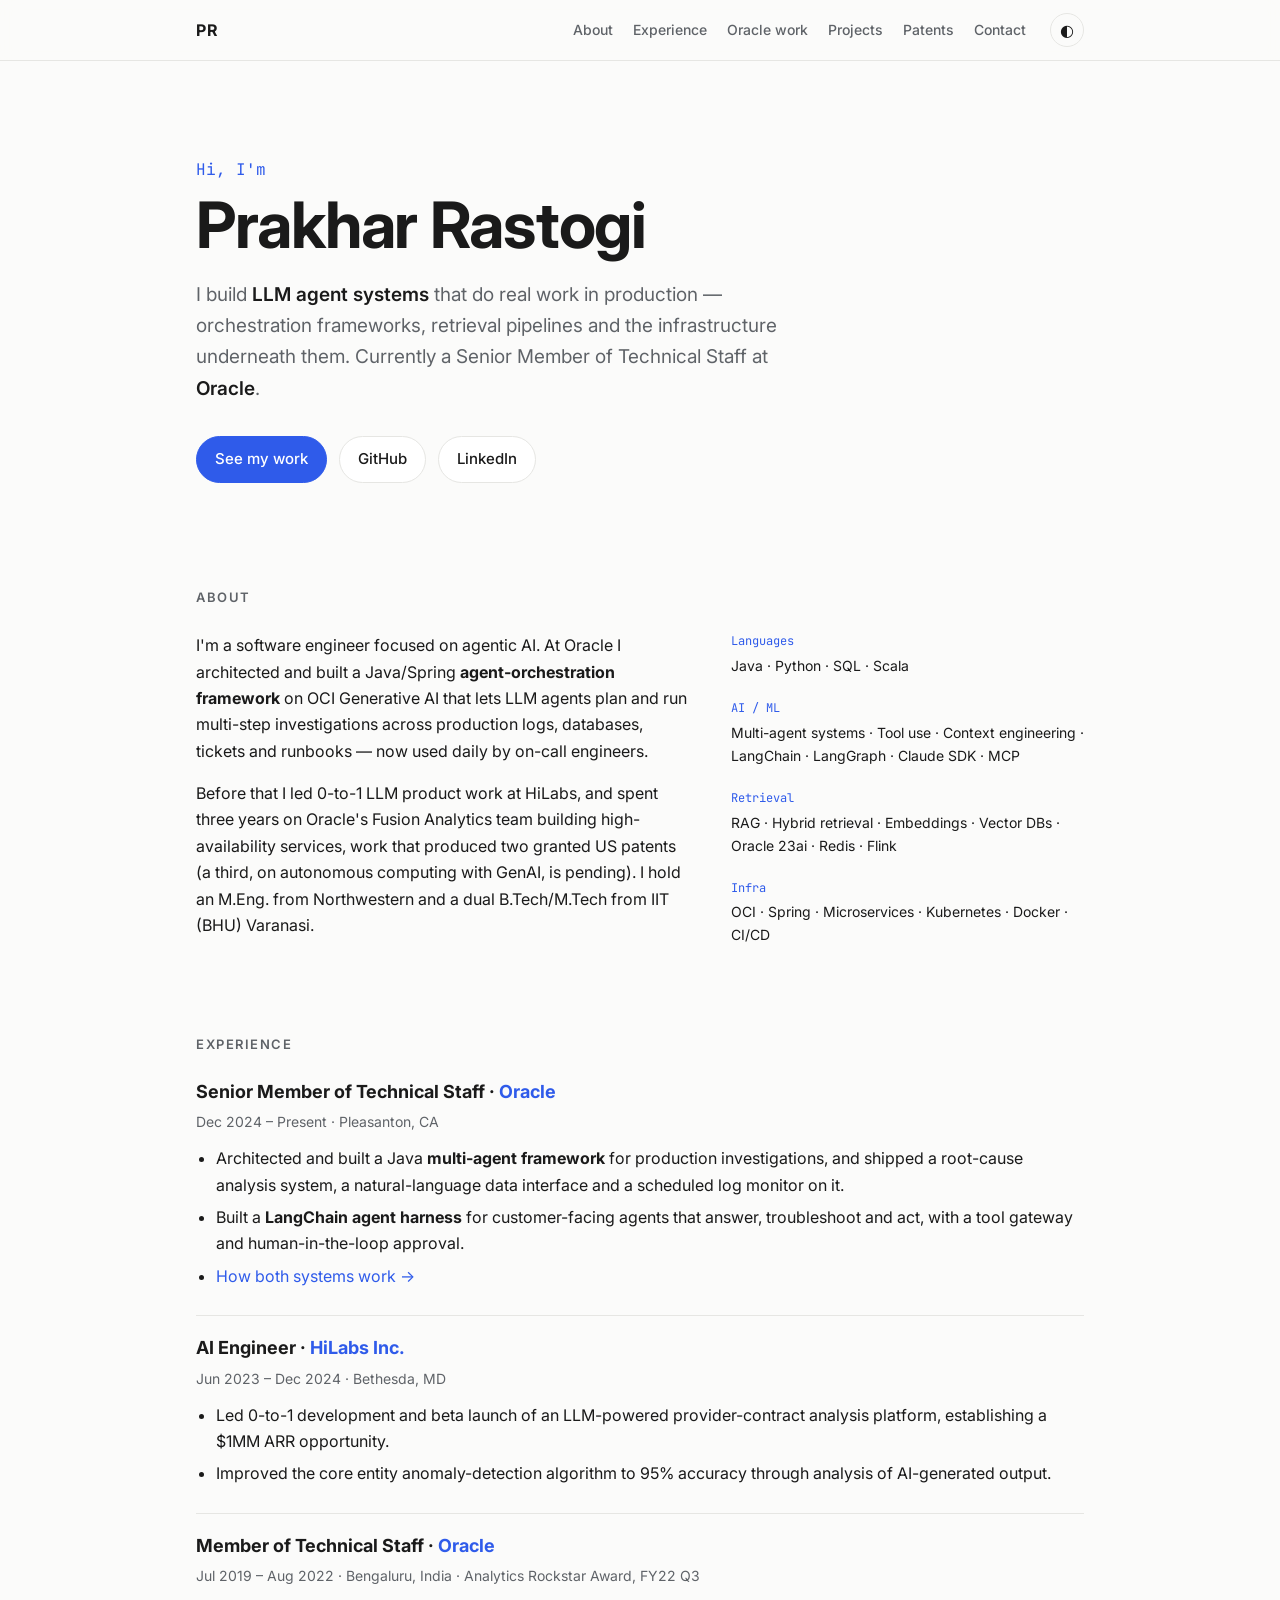
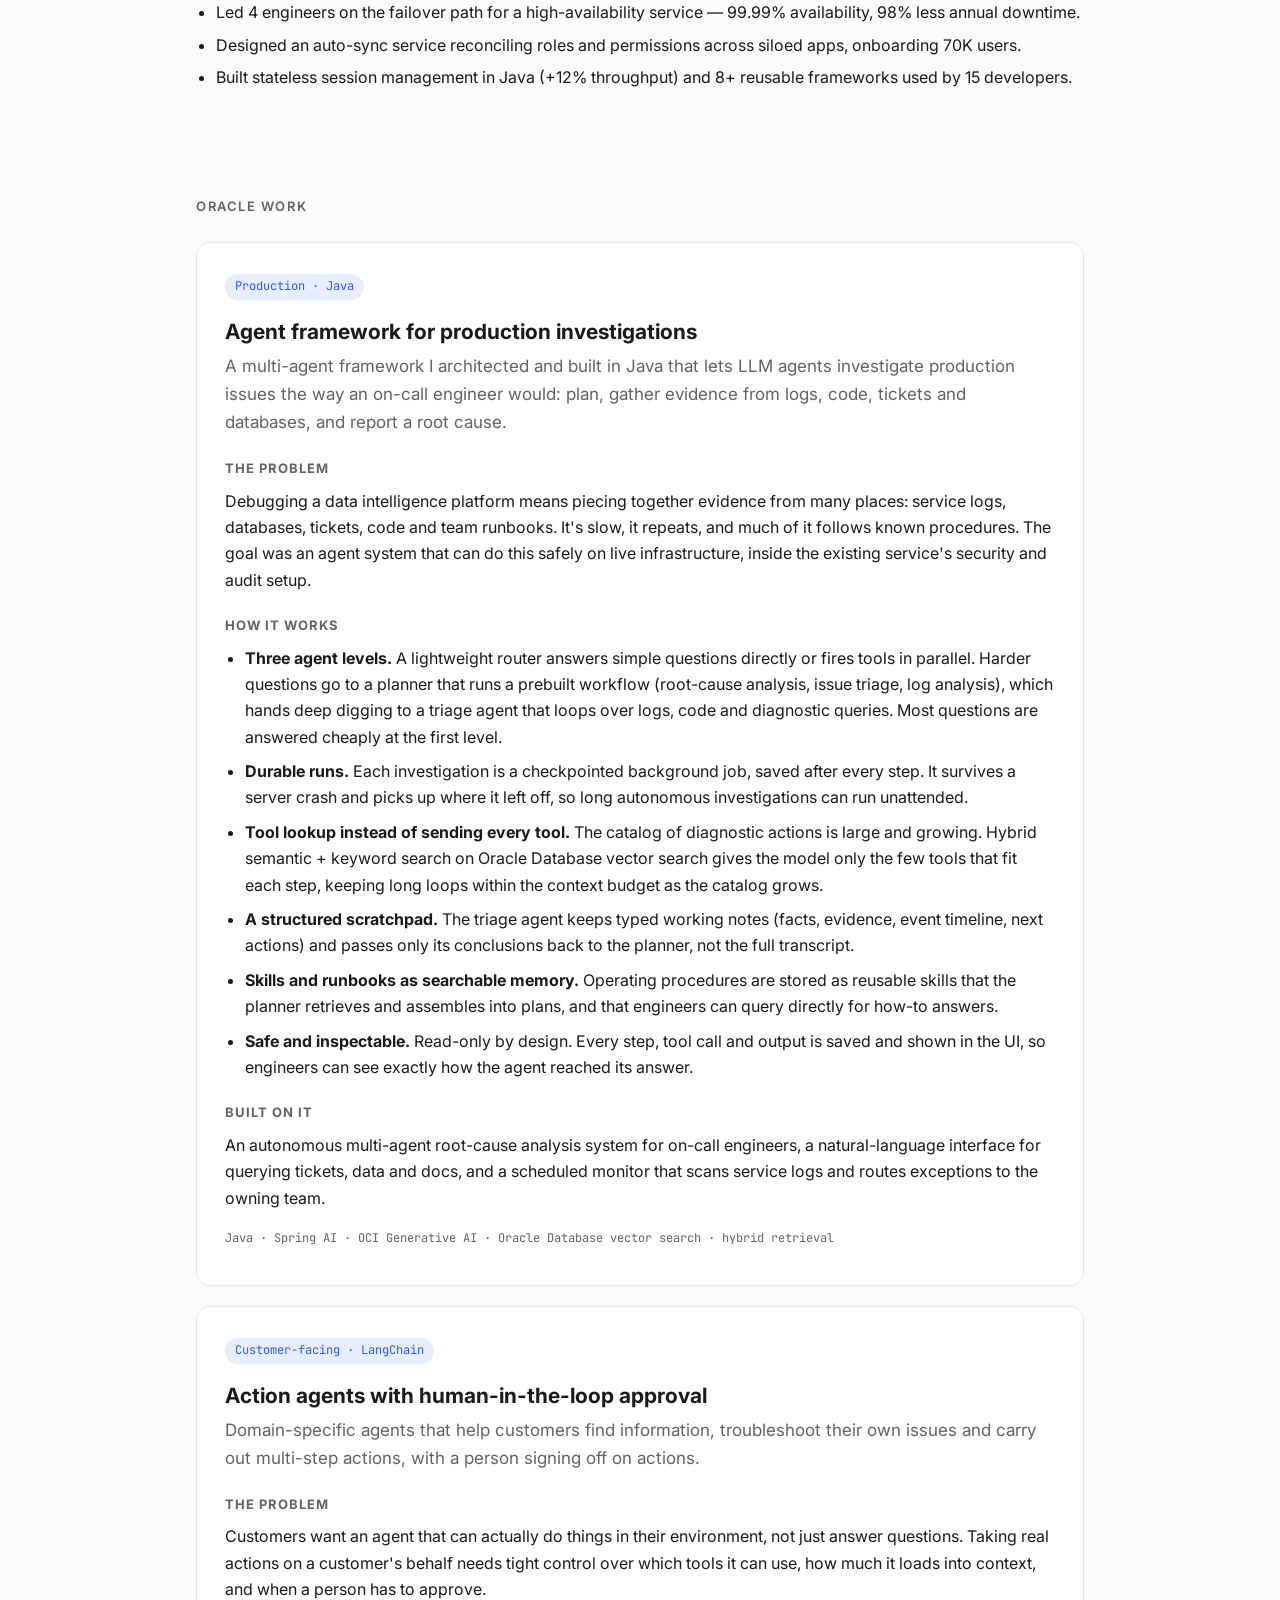
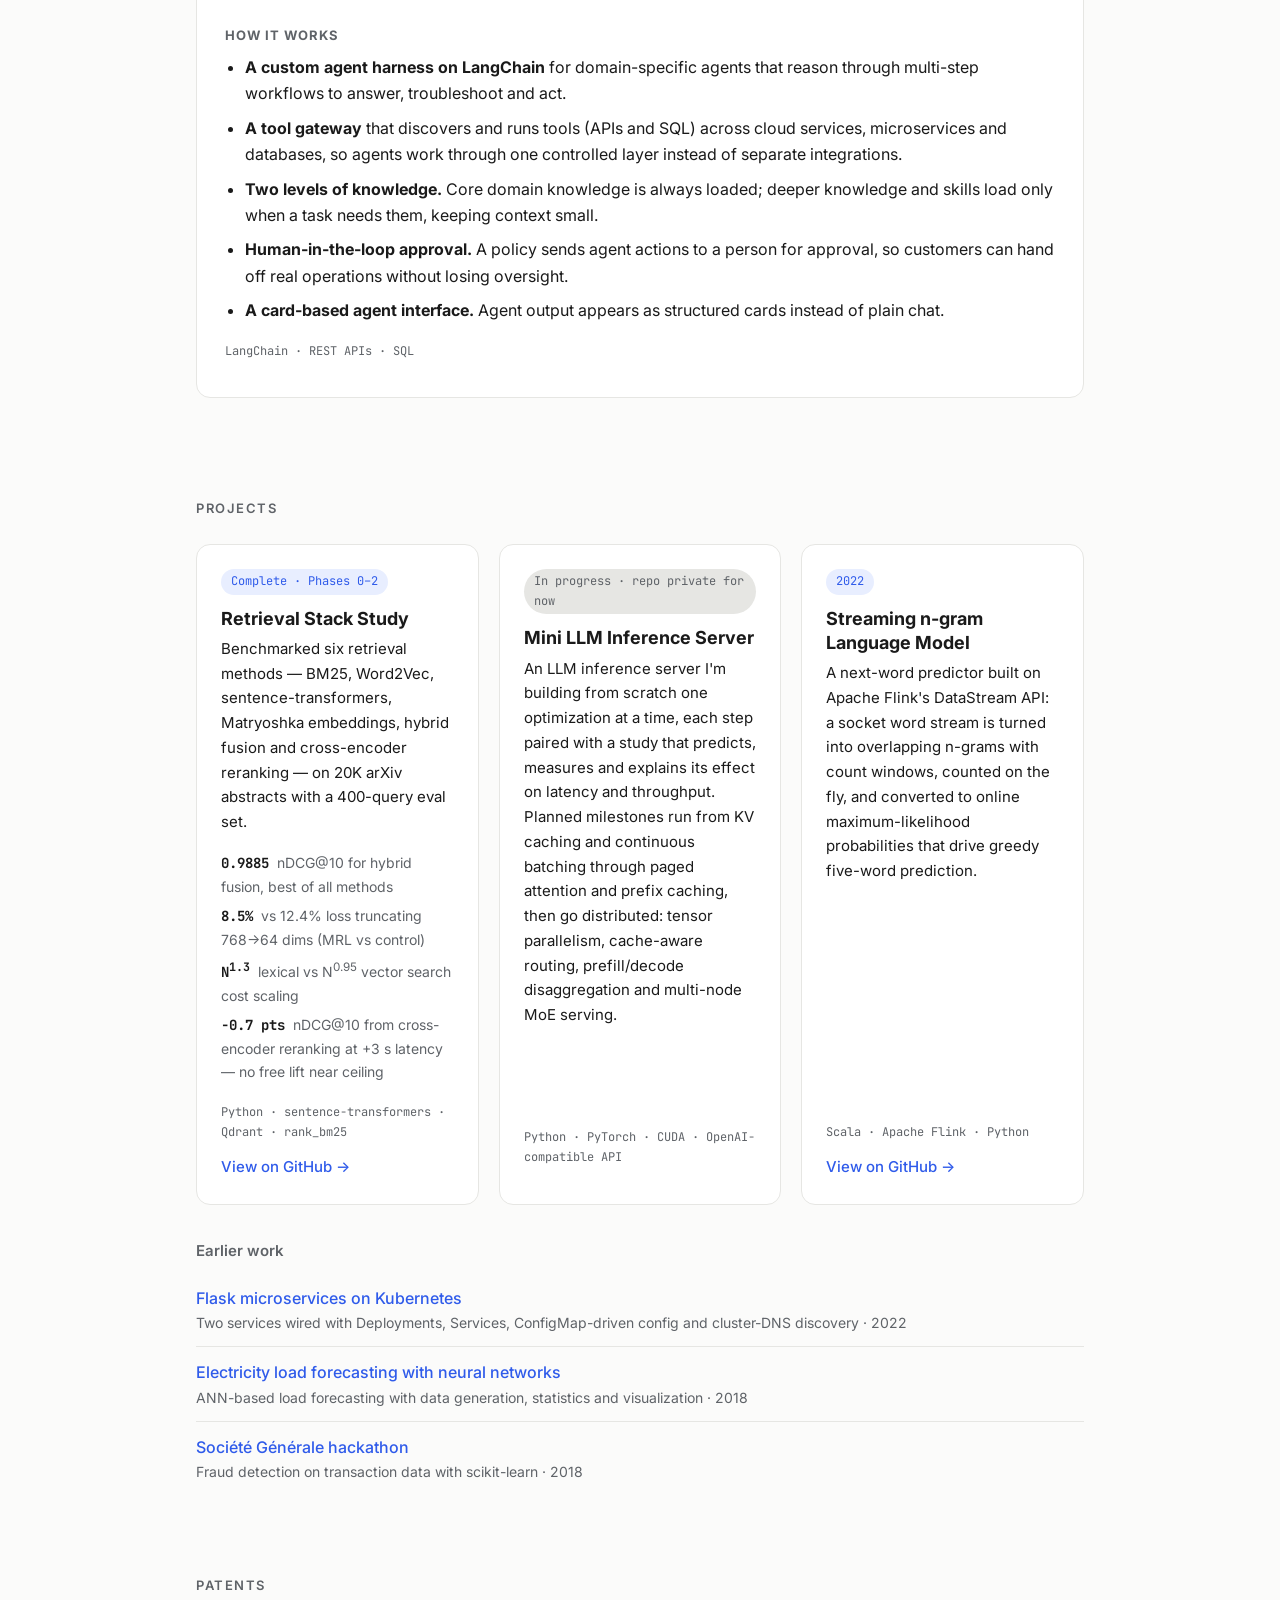
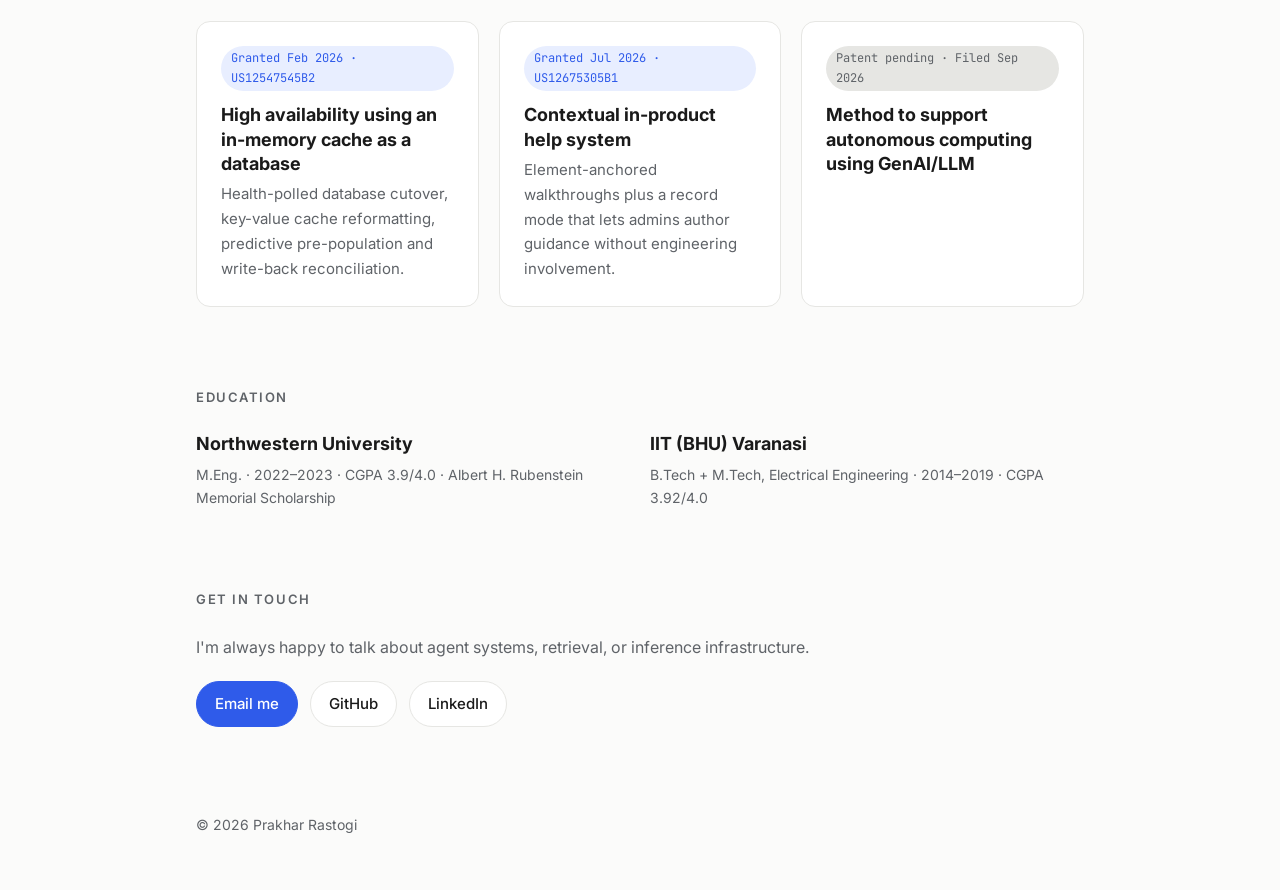
==== index.html @ 6633808b "Add Oracle work section" ====
<!doctype html>
<html lang="en">
<head>
  <meta charset="utf-8" />
  <meta name="viewport" content="width=device-width, initial-scale=1" />
  <title>Prakhar Rastogi</title>
  <meta name="description" content="Prakhar Rastogi — Senior Member of Technical Staff at Oracle, building agent-orchestration systems, retrieval pipelines and LLM infrastructure." />
  <meta property="og:title" content="Prakhar Rastogi" />
  <meta property="og:description" content="Agent orchestration, retrieval and LLM infrastructure." />
  <meta property="og:type" content="website" />
  <link rel="icon" href="assets/favicon.svg" type="image/svg+xml" />
  <link rel="preconnect" href="https://fonts.googleapis.com" />
  <link rel="preconnect" href="https://fonts.gstatic.com" crossorigin />
  <link href="https://fonts.googleapis.com/css2?family=Inter:wght@400;500;600;700&family=JetBrains+Mono:wght@400;500&display=swap" rel="stylesheet" />
  <link rel="stylesheet" href="styles.css" />
  <script>
    // Apply saved theme before paint to avoid a flash.
    try {
      const t = localStorage.getItem("theme");
      if (t) document.documentElement.dataset.theme = t;
    } catch (e) {}
  </script>
</head>
<body>
  <header class="nav">
    <div class="wrap nav-inner">
      <a href="#top" class="logo">PR</a>
      <nav>
        <a href="#about">About</a>
        <a href="#experience">Experience</a>
        <a href="#oracle-work">Oracle work</a>
        <a href="#projects">Projects</a>
        <a href="#patents">Patents</a>
        <a href="#contact">Contact</a>
      </nav>
      <button id="theme-toggle" class="icon-btn" aria-label="Toggle color theme">◐</button>
    </div>
  </header>

  <main id="top">
    <section class="hero wrap">
      <p class="eyebrow">Hi, I'm</p>
      <h1>Prakhar Rastogi</h1>
      <p class="lead">
        I build <strong>LLM agent systems</strong> that do real work in production —
        orchestration frameworks, retrieval pipelines and the infrastructure underneath them.
        Currently a Senior Member of Technical Staff at <strong>Oracle</strong>.
      </p>
      <div class="cta">
        <a class="btn primary" href="#projects">See my work</a>
        <a class="btn" href="https://github.com/prakhar-iit" target="_blank" rel="noopener">GitHub</a>
        <a class="btn" href="https://linkedin.com/in/prakhar-rastogi/" target="_blank" rel="noopener">LinkedIn</a>
      </div>
    </section>

    <section id="about" class="wrap section">
      <h2>About</h2>
      <div class="about-grid">
        <div>
          <p>
            I'm a software engineer focused on agentic AI. At Oracle I architected and built
            a Java/Spring <strong>agent-orchestration framework</strong> on OCI Generative AI that
            lets LLM agents plan and run multi-step investigations across production logs, databases,
            tickets and runbooks — now used daily by on-call engineers.
          </p>
          <p>
            Before that I led 0-to-1 LLM product work at HiLabs, and spent three years on Oracle's
            Fusion Analytics team building high-availability services, work that produced two granted
            US patents (a third, on autonomous computing with GenAI, is pending). I hold an M.Eng. from Northwestern and a dual B.Tech/M.Tech from IIT (BHU) Varanasi.
          </p>
        </div>
        <ul class="skills">
          <li><span>Languages</span>Java · Python · SQL · Scala</li>
          <li><span>AI / ML</span>Multi-agent systems · Tool use · Context engineering · LangChain · LangGraph · Claude SDK · MCP</li>
          <li><span>Retrieval</span>RAG · Hybrid retrieval · Embeddings · Vector DBs · Oracle 23ai · Redis · Flink</li>
          <li><span>Infra</span>OCI · Spring · Microservices · Kubernetes · Docker · CI/CD</li>
        </ul>
      </div>
    </section>

    <section id="experience" class="wrap section">
      <h2>Experience</h2>

      <article class="job">
        <div class="job-head">
          <h3>Senior Member of Technical Staff · <span>Oracle</span></h3>
          <p class="meta">Dec 2024 – Present · Pleasanton, CA</p>
        </div>
        <ul>
          <li>Architected and built a Java <strong>multi-agent framework</strong> for production investigations, and shipped a root-cause analysis system, a natural-language data interface and a scheduled log monitor on it.</li>
          <li>Built a <strong>LangChain agent harness</strong> for customer-facing agents that answer, troubleshoot and act, with a tool gateway and human-in-the-loop approval.</li>
          <li><a href="#oracle-work">How both systems work →</a></li>
        </ul>
      </article>

      <article class="job">
        <div class="job-head">
          <h3>AI Engineer · <span>HiLabs Inc.</span></h3>
          <p class="meta">Jun 2023 – Dec 2024 · Bethesda, MD</p>
        </div>
        <ul>
          <li>Led 0-to-1 development and beta launch of an LLM-powered provider-contract analysis platform, establishing a $1MM ARR opportunity.</li>
          <li>Improved the core entity anomaly-detection algorithm to 95% accuracy through analysis of AI-generated output.</li>
        </ul>
      </article>

      <article class="job">
        <div class="job-head">
          <h3>Member of Technical Staff · <span>Oracle</span></h3>
          <p class="meta">Jul 2019 – Aug 2022 · Bengaluru, India · Analytics Rockstar Award, FY22 Q3</p>
        </div>
        <ul>
          <li>Led 4 engineers on the failover path for a high-availability service — 99.99% availability, 98% less annual downtime.</li>
          <li>Designed an auto-sync service reconciling roles and permissions across siloed apps, onboarding 70K users.</li>
          <li>Built stateless session management in Java (+12% throughput) and 8+ reusable frameworks used by 15 developers.</li>
        </ul>
      </article>
    </section>

    <section id="oracle-work" class="wrap section">
      <h2>Oracle work</h2>

      <article class="case">
        <p class="tag">Production · Java</p>
        <h3>Agent framework for production investigations</h3>
        <p class="case-lead">
          A multi-agent framework I architected and built in Java that lets LLM agents investigate
          production issues the way an on-call engineer would: plan, gather evidence from logs, code,
          tickets and databases, and report a root cause.
        </p>
        <h4>The problem</h4>
        <p>
          Debugging a data intelligence platform means piecing together evidence from many places:
          service logs, databases, tickets, code and team runbooks. It's slow, it repeats, and much of
          it follows known procedures. The goal was an agent system that can do this safely on live
          infrastructure, inside the existing service's security and audit setup.
        </p>
        <h4>How it works</h4>
        <ul>
          <li><strong>Three agent levels.</strong> A lightweight router answers simple questions directly or fires tools in parallel. Harder questions go to a planner that runs a prebuilt workflow (root-cause analysis, issue triage, log analysis), which hands deep digging to a triage agent that loops over logs, code and diagnostic queries. Most questions are answered cheaply at the first level.</li>
          <li><strong>Durable runs.</strong> Each investigation is a checkpointed background job, saved after every step. It survives a server crash and picks up where it left off, so long autonomous investigations can run unattended.</li>
          <li><strong>Tool lookup instead of sending every tool.</strong> The catalog of diagnostic actions is large and growing. Hybrid semantic + keyword search on Oracle Database vector search gives the model only the few tools that fit each step, keeping long loops within the context budget as the catalog grows.</li>
          <li><strong>A structured scratchpad.</strong> The triage agent keeps typed working notes (facts, evidence, event timeline, next actions) and passes only its conclusions back to the planner, not the full transcript.</li>
          <li><strong>Skills and runbooks as searchable memory.</strong> Operating procedures are stored as reusable skills that the planner retrieves and assembles into plans, and that engineers can query directly for how-to answers.</li>
          <li><strong>Safe and inspectable.</strong> Read-only by design. Every step, tool call and output is saved and shown in the UI, so engineers can see exactly how the agent reached its answer.</li>
        </ul>
        <h4>Built on it</h4>
        <p>An autonomous multi-agent root-cause analysis system for on-call engineers, a natural-language interface for querying tickets, data and docs, and a scheduled monitor that scans service logs and routes exceptions to the owning team.</p>
        <p class="stack">Java · Spring AI · OCI Generative AI · Oracle Database vector search · hybrid retrieval</p>
      </article>

      <article class="case">
        <p class="tag">Customer-facing · LangChain</p>
        <h3>Action agents with human-in-the-loop approval</h3>
        <p class="case-lead">
          Domain-specific agents that help customers find information, troubleshoot their own issues
          and carry out multi-step actions, with a person signing off on actions.
        </p>
        <h4>The problem</h4>
        <p>
          Customers want an agent that can actually do things in their environment, not just answer
          questions. Taking real actions on a customer's behalf needs tight control over which tools it
          can use, how much it loads into context, and when a person has to approve.
        </p>
        <h4>How it works</h4>
        <ul>
          <li><strong>A custom agent harness on LangChain</strong> for domain-specific agents that reason through multi-step workflows to answer, troubleshoot and act.</li>
          <li><strong>A tool gateway</strong> that discovers and runs tools (APIs and SQL) across cloud services, microservices and databases, so agents work through one controlled layer instead of separate integrations.</li>
          <li><strong>Two levels of knowledge.</strong> Core domain knowledge is always loaded; deeper knowledge and skills load only when a task needs them, keeping context small.</li>
          <li><strong>Human-in-the-loop approval.</strong> A policy sends agent actions to a person for approval, so customers can hand off real operations without losing oversight.</li>
          <li><strong>A card-based agent interface.</strong> Agent output appears as structured cards instead of plain chat.</li>
        </ul>
        <p class="stack">LangChain · REST APIs · SQL</p>
      </article>
    </section>

    <section id="projects" class="wrap section">
      <h2>Projects</h2>
      <div class="cards">
        <article class="card">
          <p class="tag">Complete · Phases 0–2</p>
          <h3>Retrieval Stack Study</h3>
          <p>
            Benchmarked six retrieval methods — BM25, Word2Vec, sentence-transformers, Matryoshka
            embeddings, hybrid fusion and cross-encoder reranking — on 20K arXiv abstracts with a
            400-query eval set.
          </p>
          <ul class="stats">
            <li><b>0.9885</b> nDCG@10 for hybrid fusion, best of all methods</li>
            <li><b>8.5%</b> vs 12.4% loss truncating 768→64 dims (MRL vs control)</li>
            <li><b>N<sup>1.3</sup></b> lexical vs N<sup>0.95</sup> vector search cost scaling</li>
            <li><b>−0.7 pts</b> nDCG@10 from cross-encoder reranking at +3 s latency — no free lift near ceiling</li>
          </ul>
          <p class="stack">Python · sentence-transformers · Qdrant · rank_bm25</p>
          <a class="link" href="https://github.com/prakhar-iit/rag-retrieval-benchmark" target="_blank" rel="noopener">View on GitHub →</a>
        </article>

        <article class="card">
          <p class="tag muted">In progress · repo private for now</p>
          <h3>Mini LLM Inference Server</h3>
          <p>
            An LLM inference server I'm building from scratch one optimization at a time, each step
            paired with a study that predicts, measures and explains its effect on latency and
            throughput. Planned milestones run from KV caching and continuous batching through paged
            attention and prefix caching, then go distributed: tensor parallelism, cache-aware routing, prefill/decode disaggregation
            and multi-node MoE serving.
          </p>
          <p class="stack">Python · PyTorch · CUDA · OpenAI-compatible API</p>
        </article>

        <article class="card">
          <p class="tag">2022</p>
          <h3>Streaming n-gram Language Model</h3>
          <p>
            A next-word predictor built on Apache Flink's DataStream API: a socket word stream is
            turned into overlapping n-grams with count windows, counted on the fly, and converted to
            online maximum-likelihood probabilities that drive greedy five-word prediction.
          </p>
          <p class="stack">Scala · Apache Flink · Python</p>
          <a class="link" href="https://github.com/prakhar-iit/refit-scala" target="_blank" rel="noopener">View on GitHub →</a>
        </article>
      </div>

      <h3 class="subhead">Earlier work</h3>
      <ul class="more">
        <li>
          <a href="https://github.com/prakhar-iit/refit-kubernetes" target="_blank" rel="noopener">Flask microservices on Kubernetes</a>
          <span>Two services wired with Deployments, Services, ConfigMap-driven config and cluster-DNS discovery · 2022</span>
        </li>
        <li>
          <a href="https://github.com/prakhar-iit/LoadForecastingANN" target="_blank" rel="noopener">Electricity load forecasting with neural networks</a>
          <span>ANN-based load forecasting with data generation, statistics and visualization · 2018</span>
        </li>
        <li>
          <a href="https://github.com/prakhar-iit/SocGen" target="_blank" rel="noopener">Société Générale hackathon</a>
          <span>Fraud detection on transaction data with scikit-learn · 2018</span>
        </li>
      </ul>
    </section>

    <section id="patents" class="wrap section">
      <h2>Patents</h2>
      <div class="cards">
        <a class="card patent" href="https://patents.google.com/patent/US12547545B2" target="_blank" rel="noopener">
          <p class="tag">Granted Feb 2026 · US12547545B2</p>
          <h3>High availability using an in-memory cache as a database</h3>
          <p>Health-polled database cutover, key-value cache reformatting, predictive pre-population and write-back reconciliation.</p>
        </a>
        <a class="card patent" href="https://patents.justia.com/patent/12675305" target="_blank" rel="noopener">
          <p class="tag">Granted Jul 2026 · US12675305B1</p>
          <h3>Contextual in-product help system</h3>
          <p>Element-anchored walkthroughs plus a record mode that lets admins author guidance without engineering involvement.</p>
        </a>
        <div class="card patent">
          <p class="tag muted">Patent pending · Filed Sep 2026</p>
          <h3>Method to support autonomous computing using GenAI/LLM</h3>
        </div>
      </div>
    </section>

    <section id="education" class="wrap section">
      <h2>Education</h2>
      <div class="edu">
        <div><h3>Northwestern University</h3><p class="meta">M.Eng. · 2022–2023 · CGPA 3.9/4.0 · Albert H. Rubenstein Memorial Scholarship</p></div>
        <div><h3>IIT (BHU) Varanasi</h3><p class="meta">B.Tech + M.Tech, Electrical Engineering · 2014–2019 · CGPA 3.92/4.0</p></div>
      </div>
    </section>

    <section id="contact" class="wrap section contact">
      <h2>Get in touch</h2>
      <p>I'm always happy to talk about agent systems, retrieval, or inference infrastructure.</p>
      <div class="cta">
        <a class="btn primary" href="mailto:prakhar.r.rastogi@gmail.com">Email me</a>
        <a class="btn" href="https://github.com/prakhar-iit" target="_blank" rel="noopener">GitHub</a>
        <a class="btn" href="https://linkedin.com/in/prakhar-rastogi/" target="_blank" rel="noopener">LinkedIn</a>
      </div>
    </section>
  </main>

  <footer class="wrap footer">
    <p>© <span id="year"></span> Prakhar Rastogi</p>
  </footer>

  <script src="script.js"></script>
</body>
</html>
---- styles.css ----
:root {
  --bg: #fbfbfa;
  --surface: #ffffff;
  --text: #1a1a1a;
  --muted: #5f6368;
  --border: #e6e6e3;
  --accent: #2f5bea;
  --accent-soft: #e8eeff;
  --radius: 14px;
  --max: 920px;
}

@media (prefers-color-scheme: dark) {
  :root:not([data-theme="light"]) {
    --bg: #0f1115;
    --surface: #171a21;
    --text: #e8e9ec;
    --muted: #9aa0aa;
    --border: #262a33;
    --accent: #7c9bff;
    --accent-soft: #1d2540;
  }
}
:root[data-theme="dark"] {
  --bg: #0f1115;
  --surface: #171a21;
  --text: #e8e9ec;
  --muted: #9aa0aa;
  --border: #262a33;
  --accent: #7c9bff;
  --accent-soft: #1d2540;
}

* { box-sizing: border-box; }
html { scroll-behavior: smooth; scroll-padding-top: 72px; }
body {
  margin: 0;
  background: var(--bg);
  color: var(--text);
  font: 16px/1.65 "Inter", system-ui, -apple-system, sans-serif;
  -webkit-font-smoothing: antialiased;
}
a { color: var(--accent); text-decoration: none; }
a:hover { text-decoration: underline; }

.wrap { max-width: var(--max); margin: 0 auto; padding: 0 16px; }

/* Nav */
.nav {
  position: sticky; top: 0; z-index: 10;
  background: color-mix(in srgb, var(--bg) 85%, transparent);
  backdrop-filter: blur(10px);
  border-bottom: 1px solid var(--border);
}
.nav-inner { display: flex; align-items: center; gap: 24px; height: 60px; }
.logo { font-weight: 700; color: var(--text); letter-spacing: 0.04em; }
.nav nav { display: flex; gap: 20px; margin-left: auto; }
.nav nav a { color: var(--muted); font-size: 14px; font-weight: 500; }
.nav nav a:hover { color: var(--text); text-decoration: none; }
.icon-btn {
  background: none; border: 1px solid var(--border); color: var(--text);
  width: 34px; height: 34px; border-radius: 50%; cursor: pointer; font-size: 16px;
}

/* Hero */
.hero { padding-top: 96px; padding-bottom: 48px; }
.eyebrow { font-family: "JetBrains Mono", monospace; color: var(--accent); margin: 0 0 8px; }
h1 { font-size: clamp(40px, 7vw, 64px); line-height: 1.05; margin: 0 0 20px; letter-spacing: -0.02em; }
.lead { font-size: 19px; color: var(--muted); max-width: 640px; margin: 0 0 32px; }
.lead strong { color: var(--text); font-weight: 600; }

.cta { display: flex; gap: 12px; flex-wrap: wrap; }
.btn {
  display: inline-block; padding: 10px 18px; border-radius: 999px;
  border: 1px solid var(--border); color: var(--text); font-weight: 500; font-size: 15px;
  background: var(--surface);
}
.btn:hover { text-decoration: none; border-color: var(--accent); }
.btn.primary { background: var(--accent); border-color: var(--accent); color: #fff; }

/* Sections */
.section { padding-top: 56px; padding-bottom: 24px; }
h2 {
  font-size: 13px; text-transform: uppercase; letter-spacing: 0.12em;
  color: var(--muted); font-weight: 600; margin: 0 0 24px;
}
h3 { font-size: 18px; margin: 0 0 6px; line-height: 1.35; }
.meta { color: var(--muted); font-size: 14px; margin: 0; }

.about-grid { display: grid; grid-template-columns: 1.4fr 1fr; gap: 40px; }
.about-grid p { margin-top: 0; }
.skills { list-style: none; padding: 0; margin: 0; display: grid; gap: 14px; font-size: 14px; }
.skills span {
  display: block; font-family: "JetBrains Mono", monospace; font-size: 12px;
  color: var(--accent); margin-bottom: 2px;
}

.job { padding: 20px 0; border-top: 1px solid var(--border); }
.job:first-of-type { border-top: 0; padding-top: 0; }
.job h3 span { color: var(--accent); }
.job ul { margin: 12px 0 0; padding-left: 20px; }
.job li { margin-bottom: 6px; }

.cards { display: grid; grid-template-columns: repeat(auto-fit, minmax(280px, 1fr)); gap: 20px; }
.card {
  display: flex; flex-direction: column;
  background: var(--surface); border: 1px solid var(--border);
  border-radius: var(--radius); padding: 24px; color: var(--text);
  transition: border-color 0.15s, transform 0.15s;
}
.card:hover { border-color: var(--accent); transform: translateY(-2px); text-decoration: none; }
.card p { margin: 0 0 12px; font-size: 15px; }
.tag {
  align-self: flex-start; font-family: "JetBrains Mono", monospace; font-size: 12px !important;
  background: var(--accent-soft); color: var(--accent); padding: 3px 10px; border-radius: 999px;
}
.tag.muted { background: var(--border); color: var(--muted); }
.stats { list-style: none; padding: 0; margin: 4px 0 14px; font-size: 14px; color: var(--muted); }
.stats li { margin-bottom: 6px; }
.stats b { color: var(--text); font-family: "JetBrains Mono", monospace; margin-right: 4px; }
.stack { font-family: "JetBrains Mono", monospace; font-size: 12px !important; color: var(--muted); margin-top: auto !important; }
.link { font-weight: 500; font-size: 15px; }
.case {
  background: var(--surface); border: 1px solid var(--border);
  border-radius: var(--radius); padding: 28px; margin-bottom: 20px;
}
.case .tag { display: inline-block; }
.case h3 { font-size: 21px; margin-top: 10px; }
.case h4 {
  font-size: 13px; text-transform: uppercase; letter-spacing: 0.08em;
  color: var(--muted); margin: 22px 0 8px;
}
.case p { margin: 0 0 8px; }
.case-lead { font-size: 17px; color: var(--muted); }
.case ul { margin: 0; padding-left: 20px; }
.case li { margin-bottom: 8px; }
.case .stack { margin-top: 18px !important; }

.subhead { font-size: 15px; color: var(--muted); font-weight: 600; margin: 36px 0 12px; }
.more { list-style: none; padding: 0; margin: 0; }
.more li { padding: 12px 0; border-top: 1px solid var(--border); }
.more li:first-child { border-top: 0; }
.more a { font-weight: 500; }
.more span { display: block; color: var(--muted); font-size: 14px; }
.patent p:last-child { color: var(--muted); margin-bottom: 0; }

.edu { display: grid; grid-template-columns: 1fr 1fr; gap: 20px; }

.contact p { color: var(--muted); margin: 0 0 20px; }

.footer { padding-top: 48px; padding-bottom: 40px; color: var(--muted); font-size: 14px; }

@media (max-width: 720px) {
  .nav nav { display: none; }
  .icon-btn { margin-left: auto; }
  .hero { padding-top: 56px; }
  .about-grid, .edu { grid-template-columns: 1fr; gap: 24px; }
}
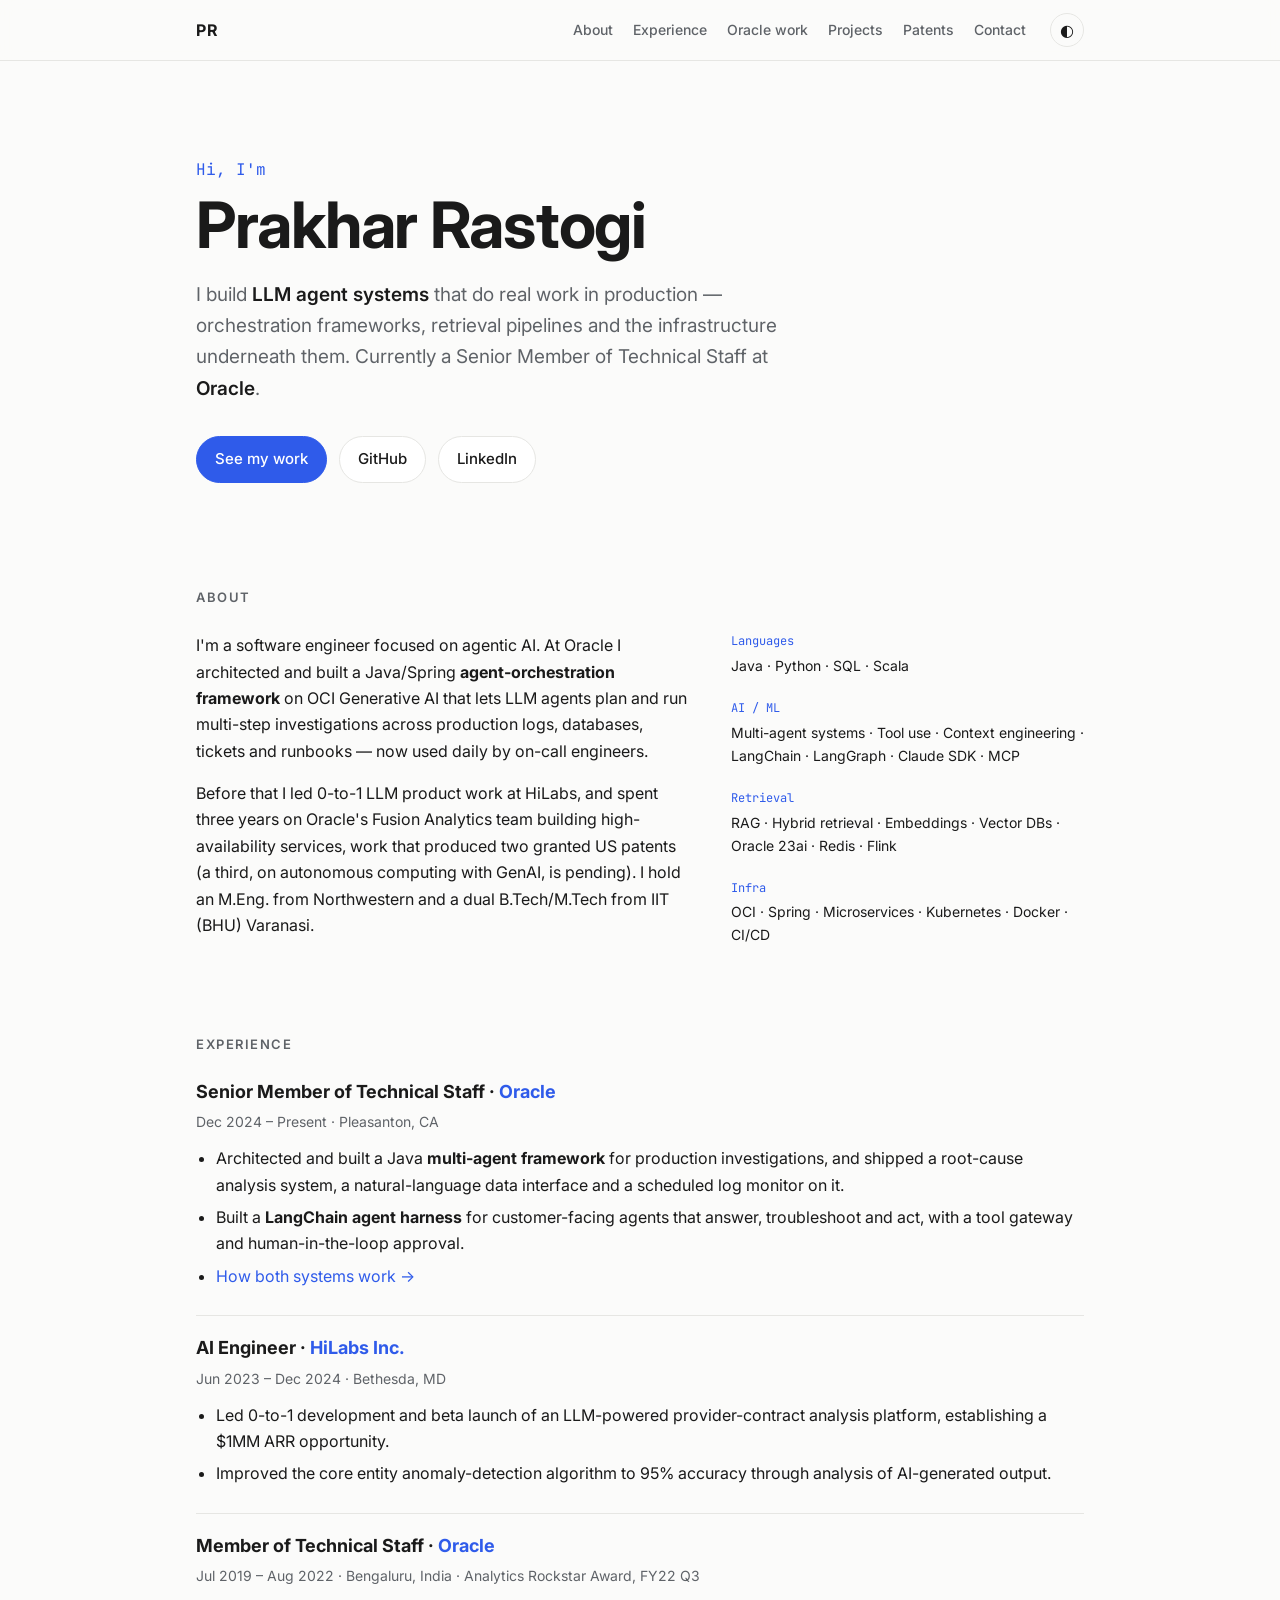
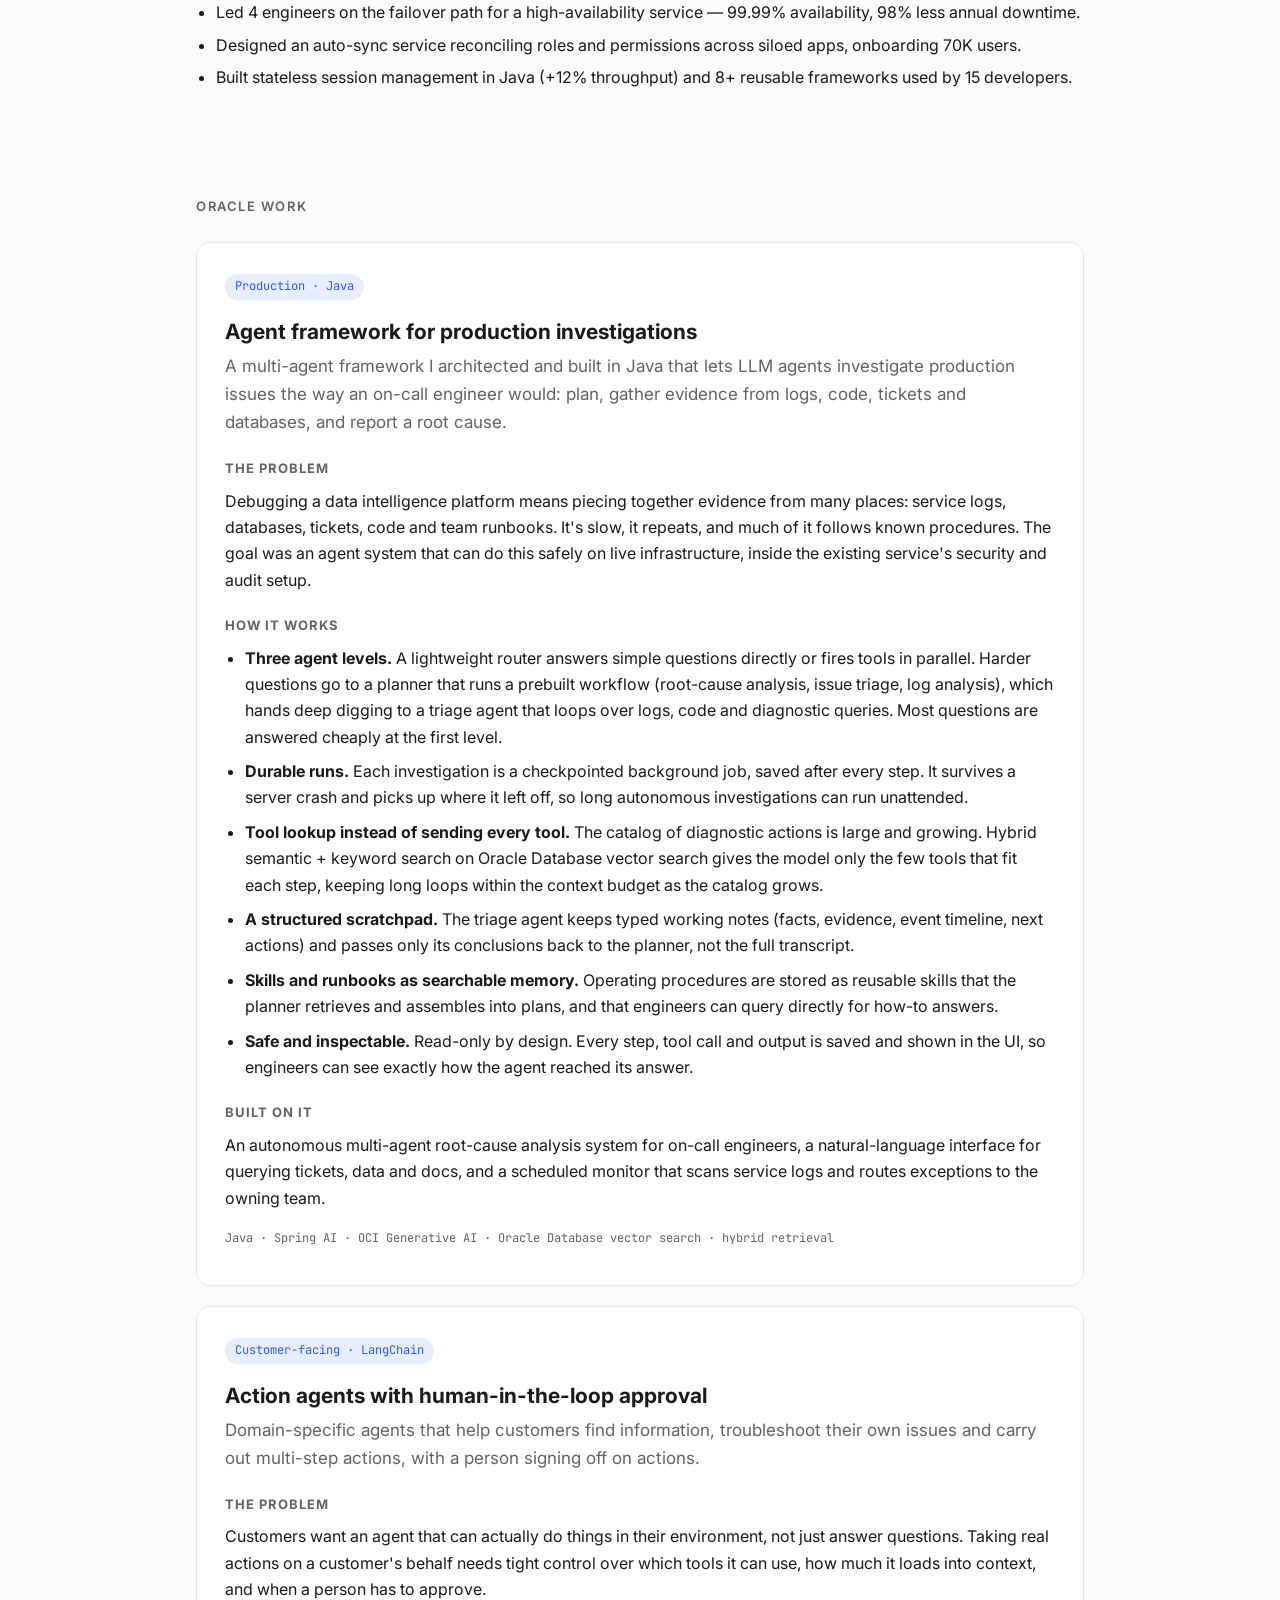
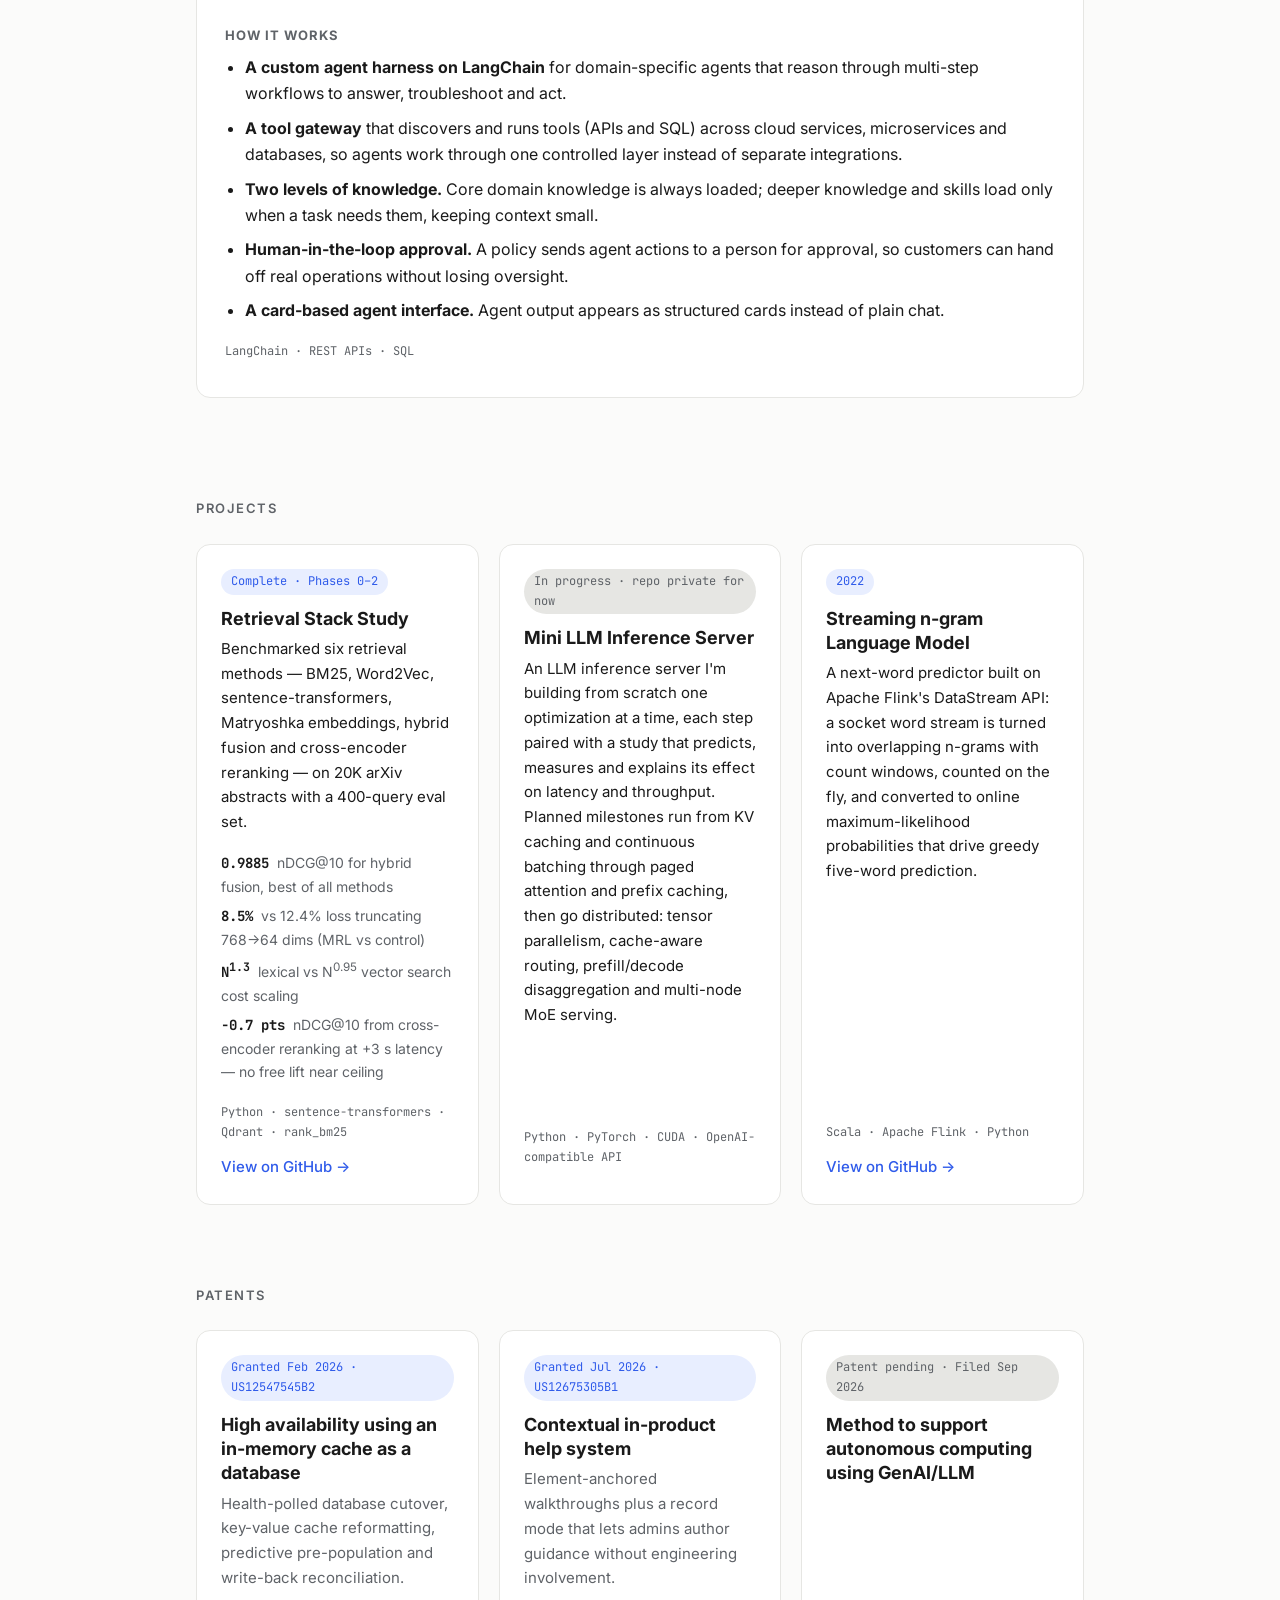
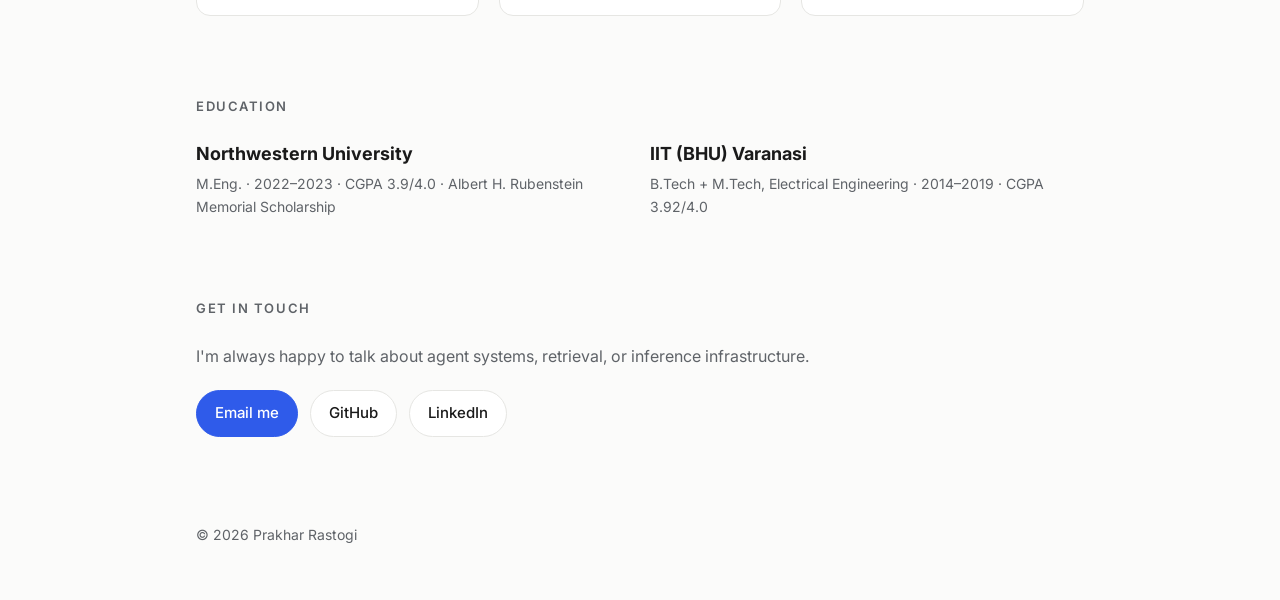
==== commit 59b0cb83: "Remove Earlier work list" ====
--- a/index.html
+++ b/index.html
@@ -220,22 +220,6 @@
           <a class="link" href="https://github.com/prakhar-iit/refit-scala" target="_blank" rel="noopener">View on GitHub →</a>
         </article>
       </div>
-
-      <h3 class="subhead">Earlier work</h3>
-      <ul class="more">
-        <li>
-          <a href="https://github.com/prakhar-iit/refit-kubernetes" target="_blank" rel="noopener">Flask microservices on Kubernetes</a>
-          <span>Two services wired with Deployments, Services, ConfigMap-driven config and cluster-DNS discovery · 2022</span>
-        </li>
-        <li>
-          <a href="https://github.com/prakhar-iit/LoadForecastingANN" target="_blank" rel="noopener">Electricity load forecasting with neural networks</a>
-          <span>ANN-based load forecasting with data generation, statistics and visualization · 2018</span>
-        </li>
-        <li>
-          <a href="https://github.com/prakhar-iit/SocGen" target="_blank" rel="noopener">Société Générale hackathon</a>
-          <span>Fraud detection on transaction data with scikit-learn · 2018</span>
-        </li>
-      </ul>
     </section>
 
     <section id="patents" class="wrap section">
--- a/styles.css
+++ b/styles.css
@@ -136,12 +136,6 @@
 .case li { margin-bottom: 8px; }
 .case .stack { margin-top: 18px !important; }
 
-.subhead { font-size: 15px; color: var(--muted); font-weight: 600; margin: 36px 0 12px; }
-.more { list-style: none; padding: 0; margin: 0; }
-.more li { padding: 12px 0; border-top: 1px solid var(--border); }
-.more li:first-child { border-top: 0; }
-.more a { font-weight: 500; }
-.more span { display: block; color: var(--muted); font-size: 14px; }
 .patent p:last-child { color: var(--muted); margin-bottom: 0; }
 
 .edu { display: grid; grid-template-columns: 1fr 1fr; gap: 20px; }
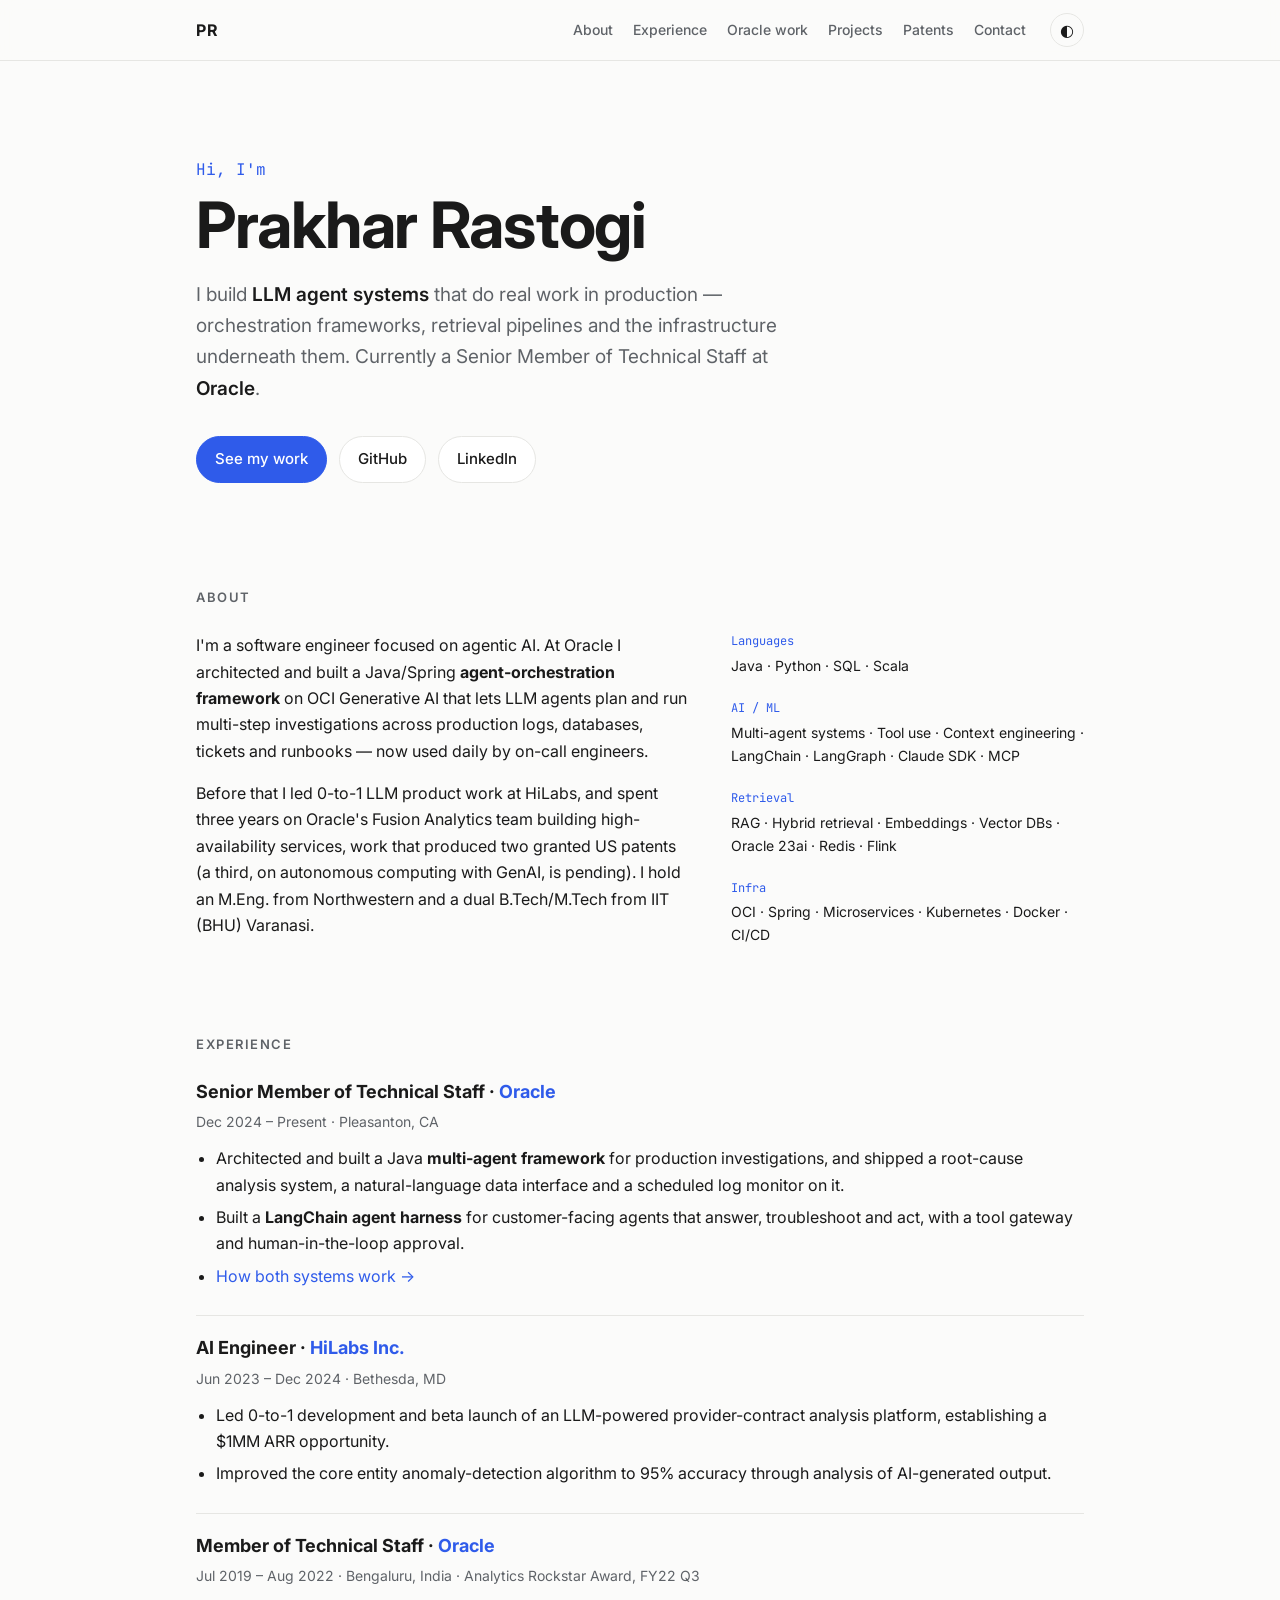
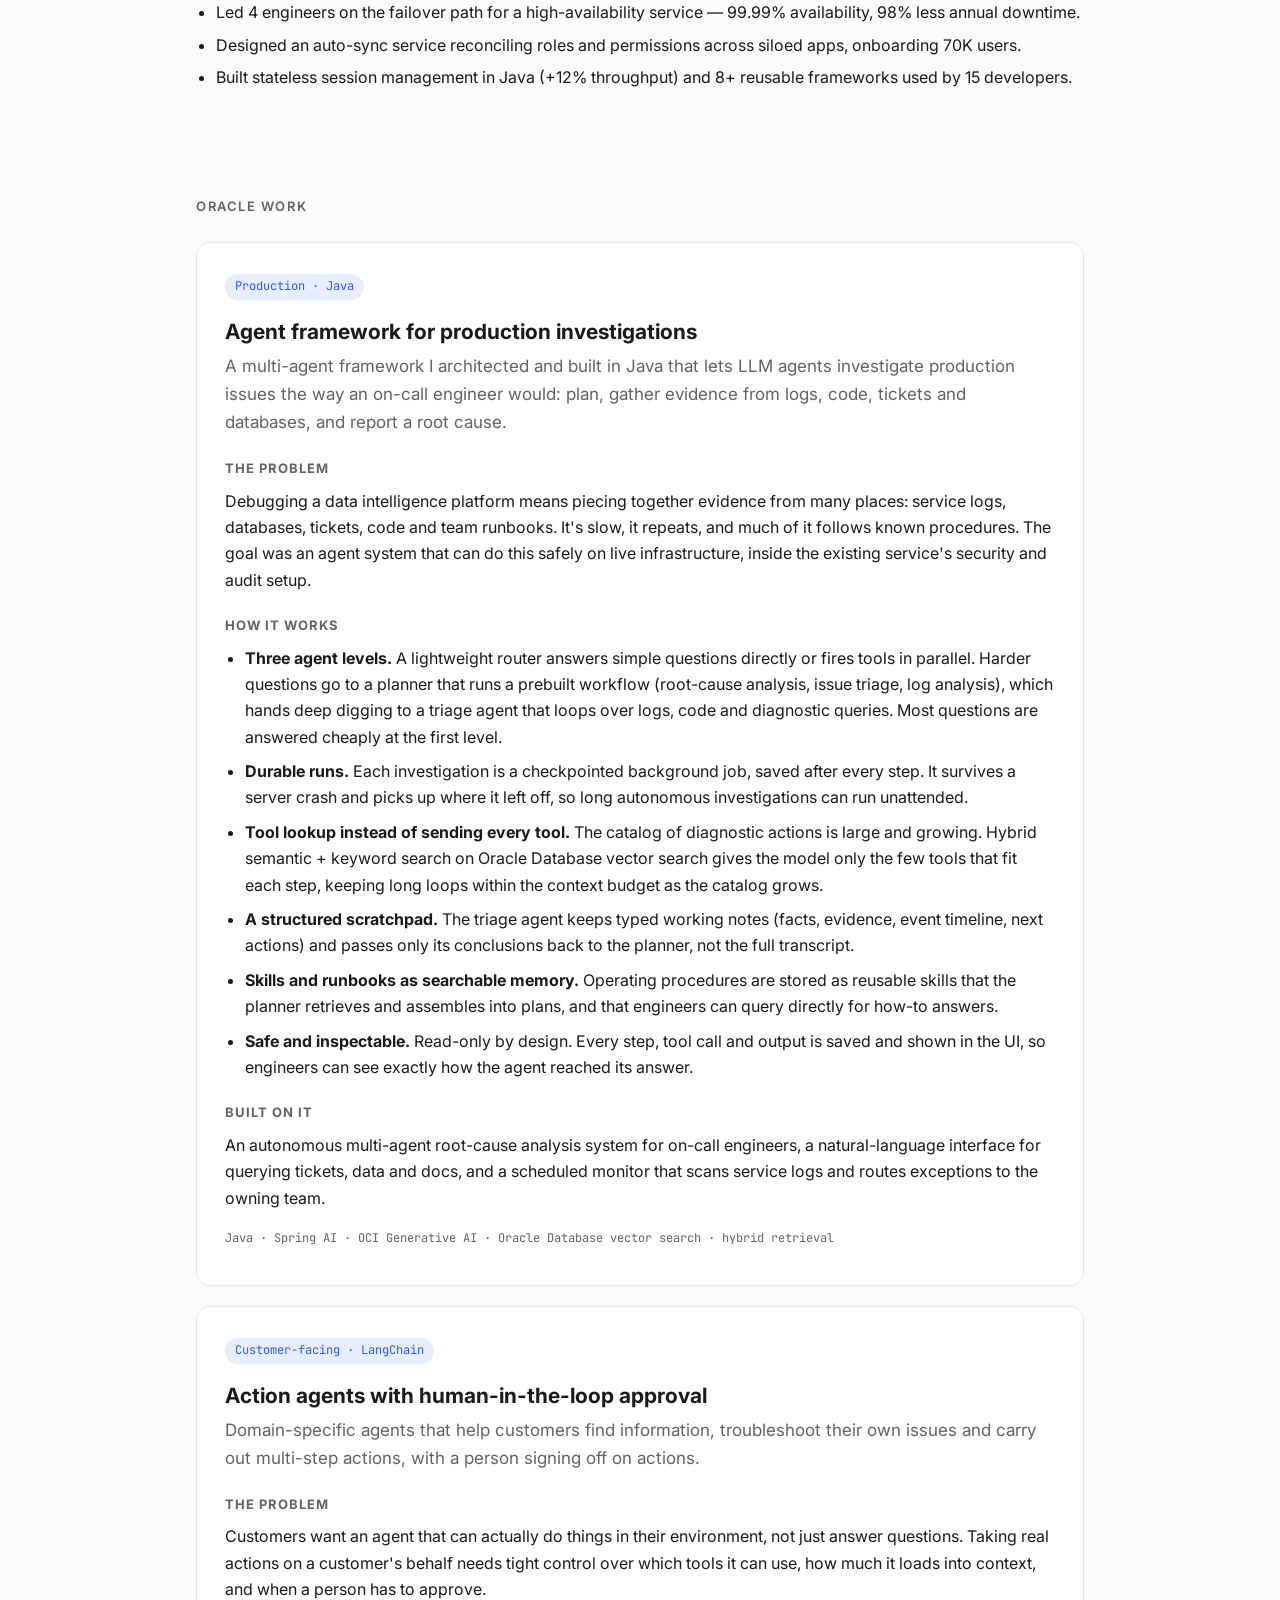
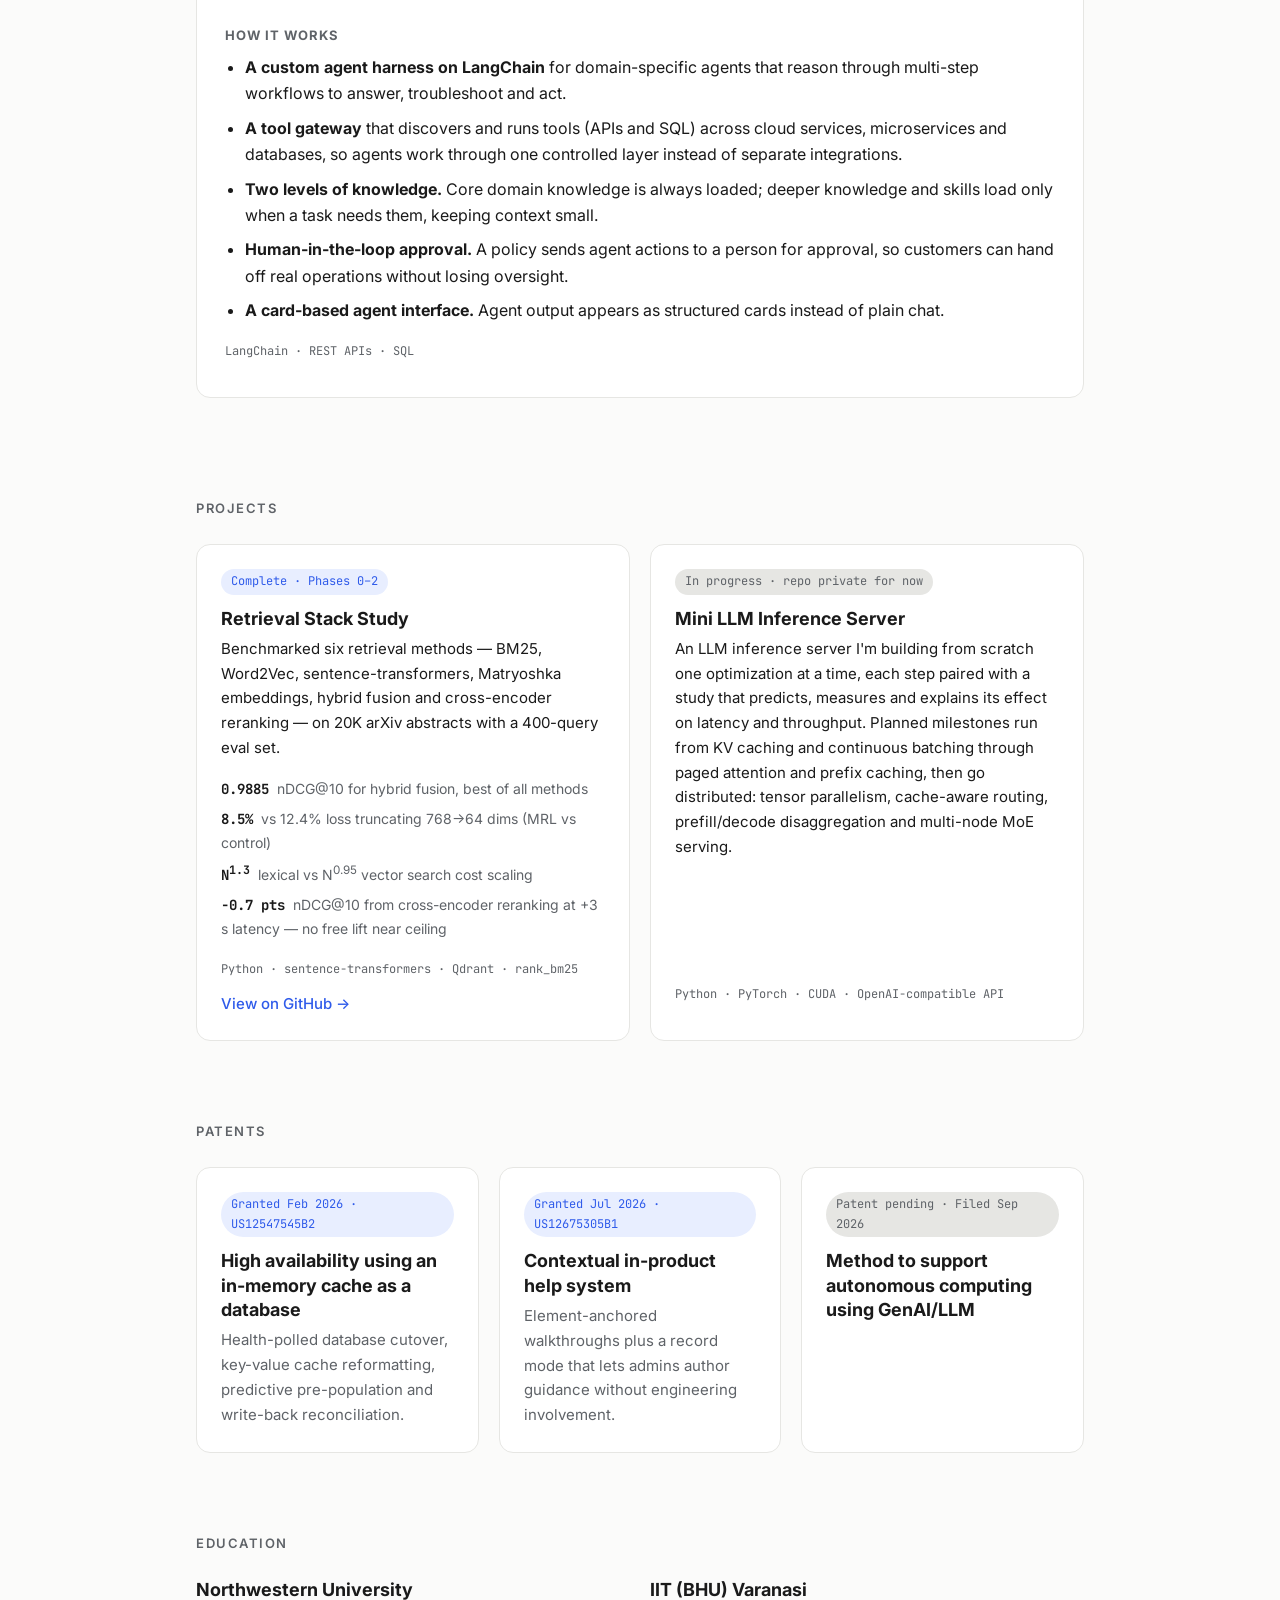
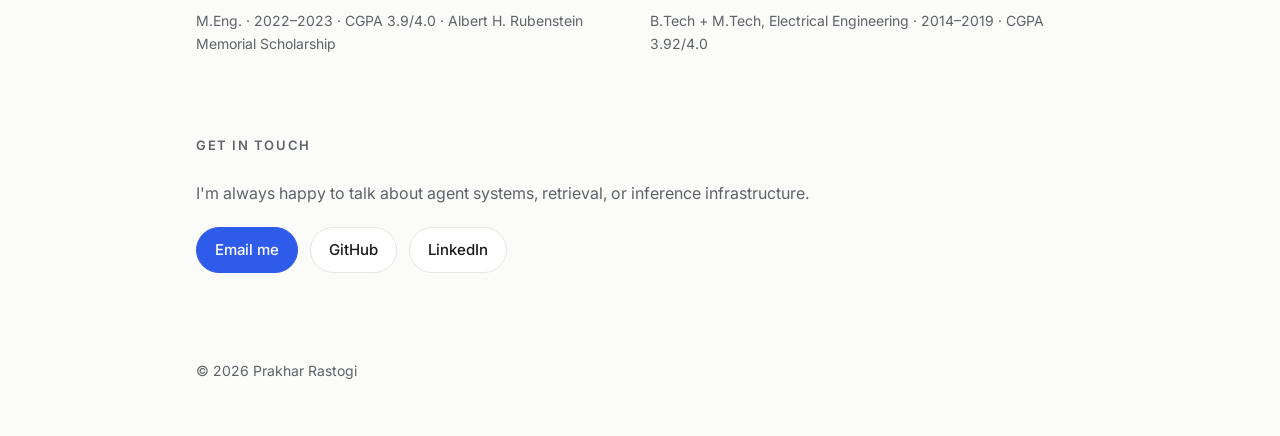
==== commit d0a3faff: "Remove Streaming n-gram project" ====
--- a/index.html
+++ b/index.html
@@ -207,18 +207,6 @@
           </p>
           <p class="stack">Python · PyTorch · CUDA · OpenAI-compatible API</p>
         </article>
-
-        <article class="card">
-          <p class="tag">2022</p>
-          <h3>Streaming n-gram Language Model</h3>
-          <p>
-            A next-word predictor built on Apache Flink's DataStream API: a socket word stream is
-            turned into overlapping n-grams with count windows, counted on the fly, and converted to
-            online maximum-likelihood probabilities that drive greedy five-word prediction.
-          </p>
-          <p class="stack">Scala · Apache Flink · Python</p>
-          <a class="link" href="https://github.com/prakhar-iit/refit-scala" target="_blank" rel="noopener">View on GitHub →</a>
-        </article>
       </div>
     </section>
 
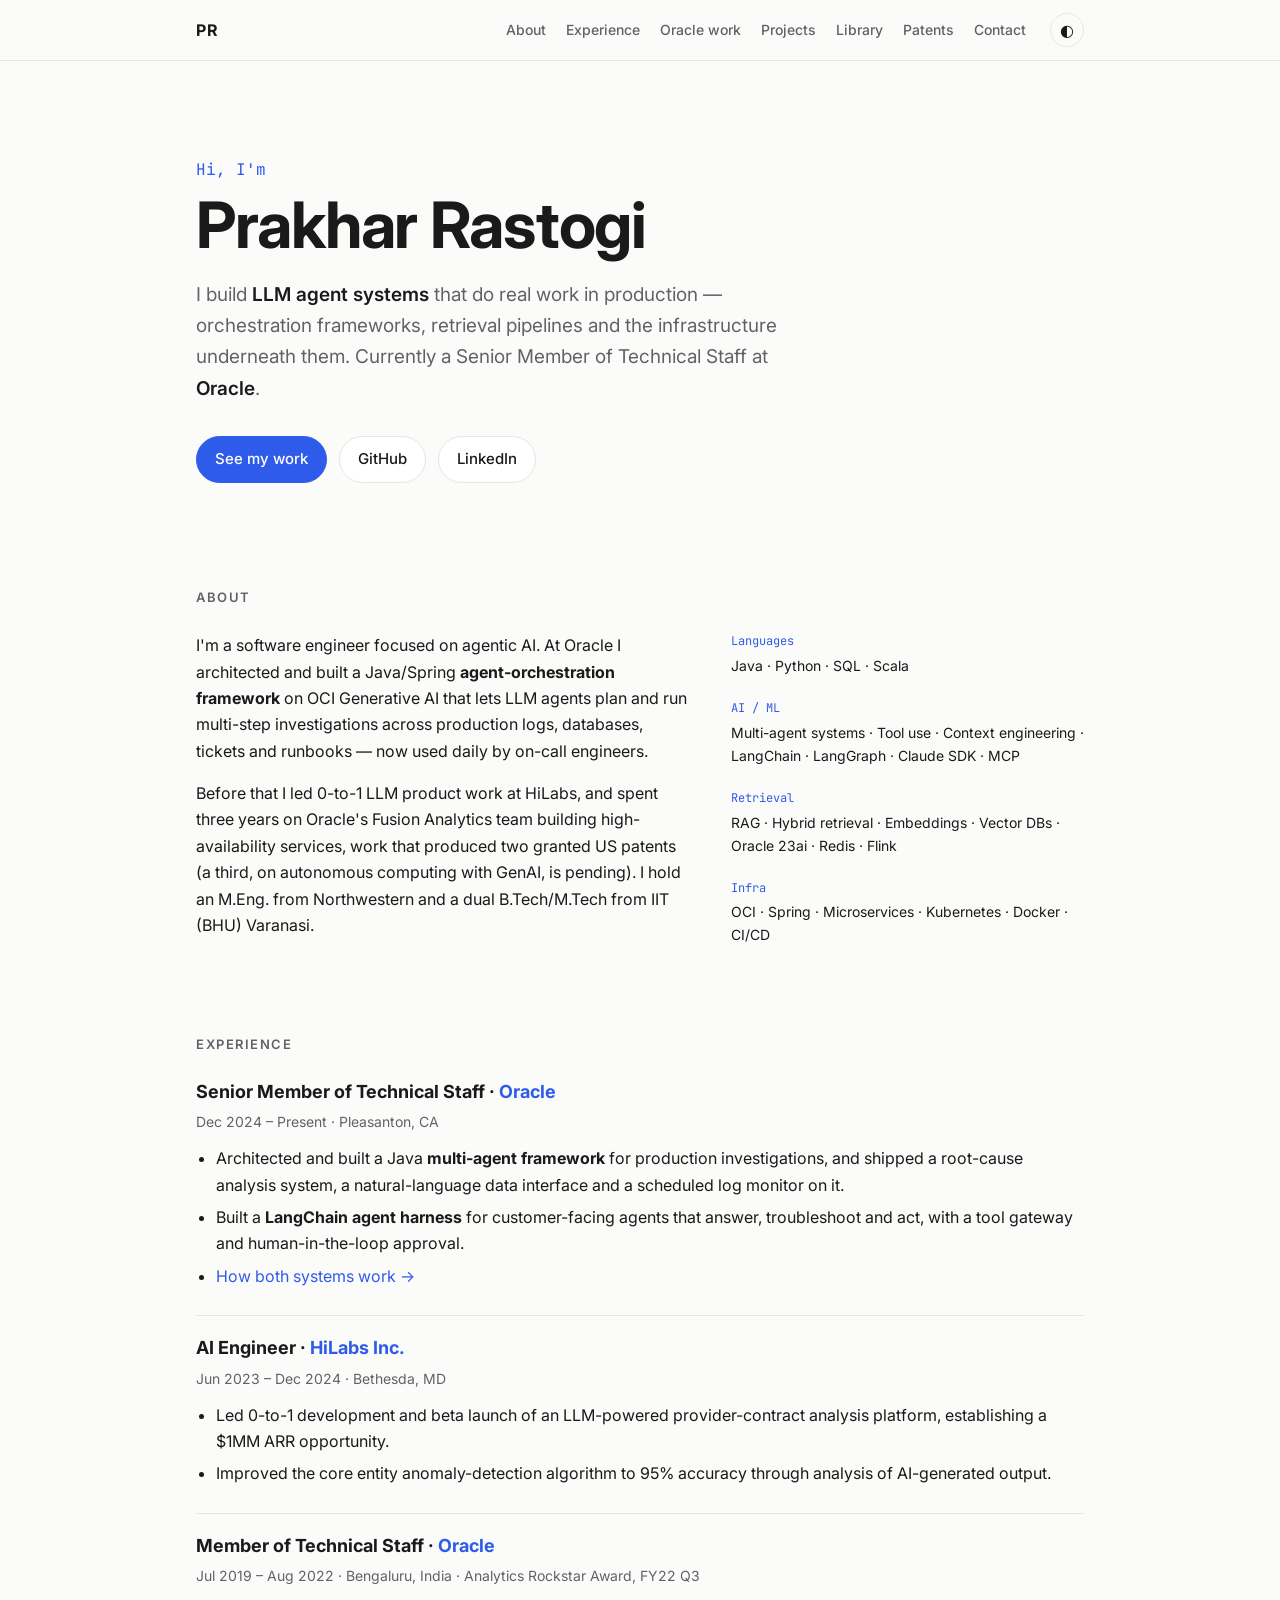
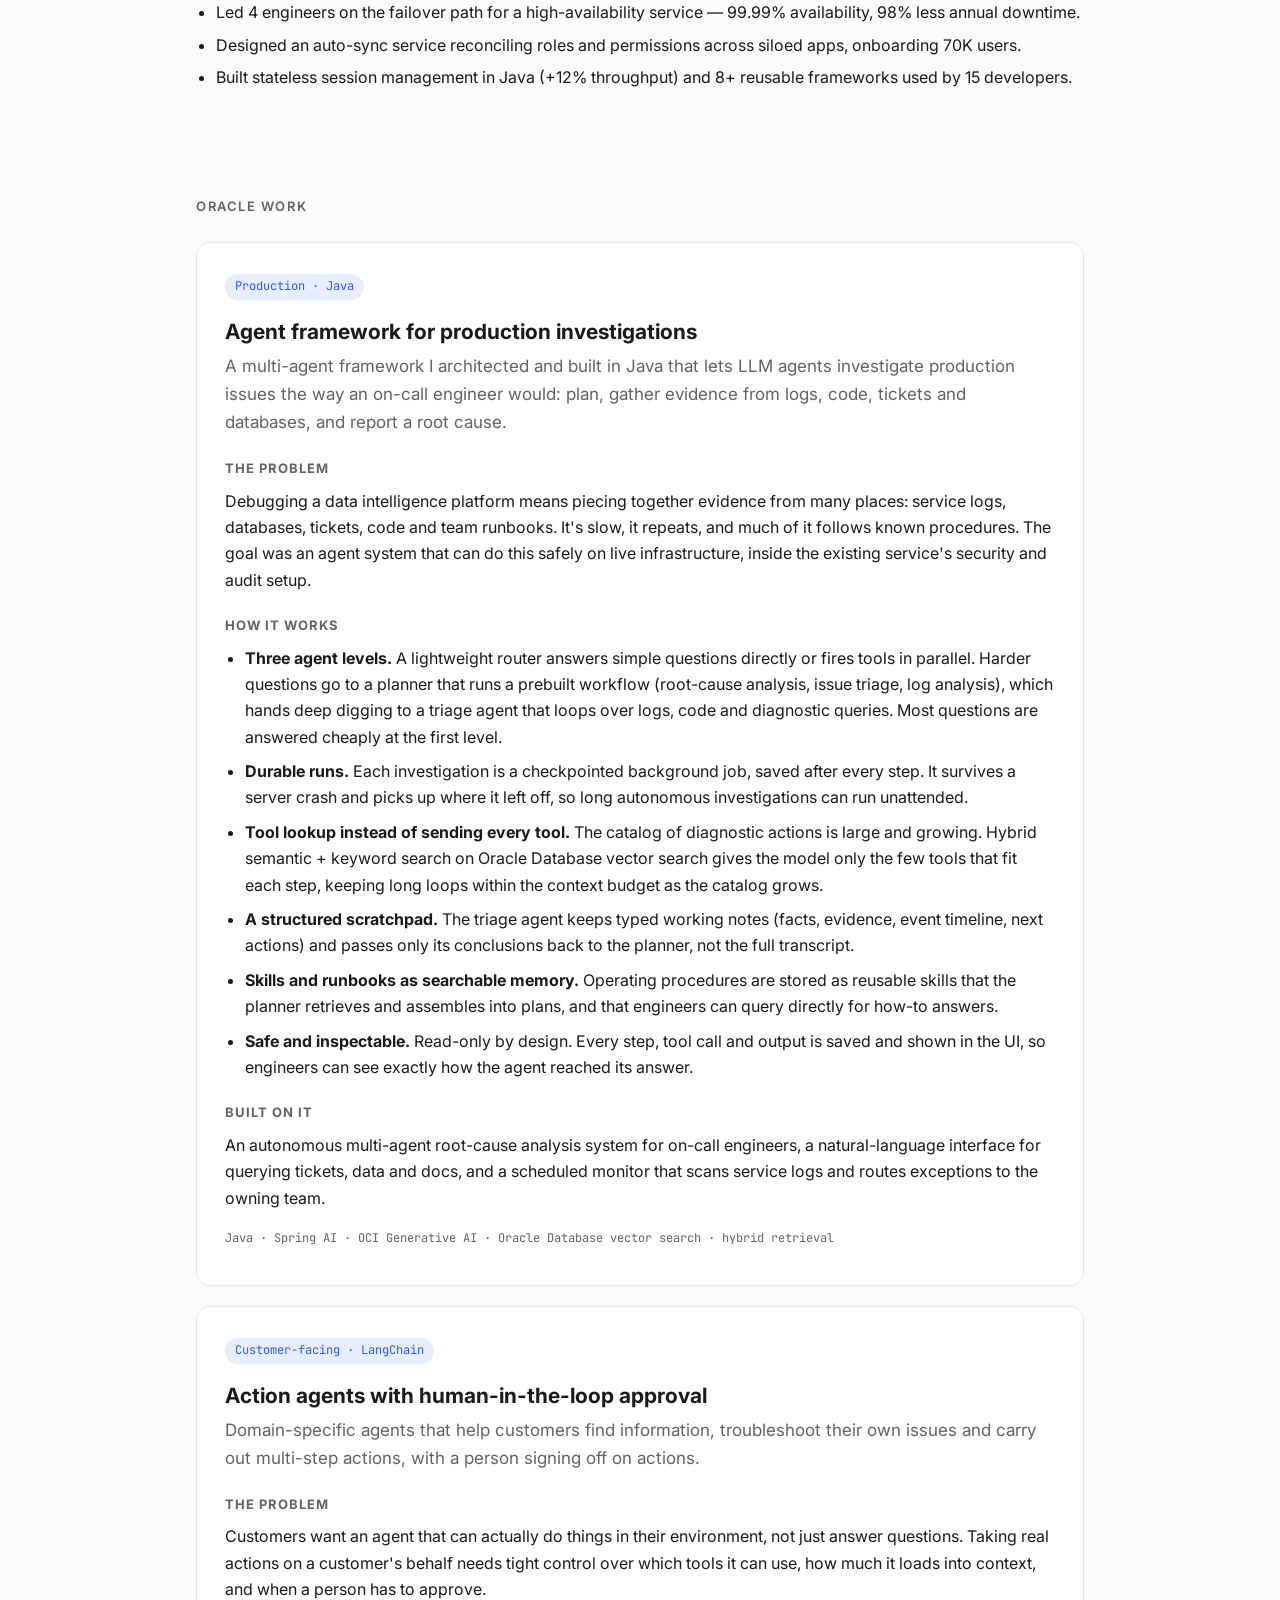
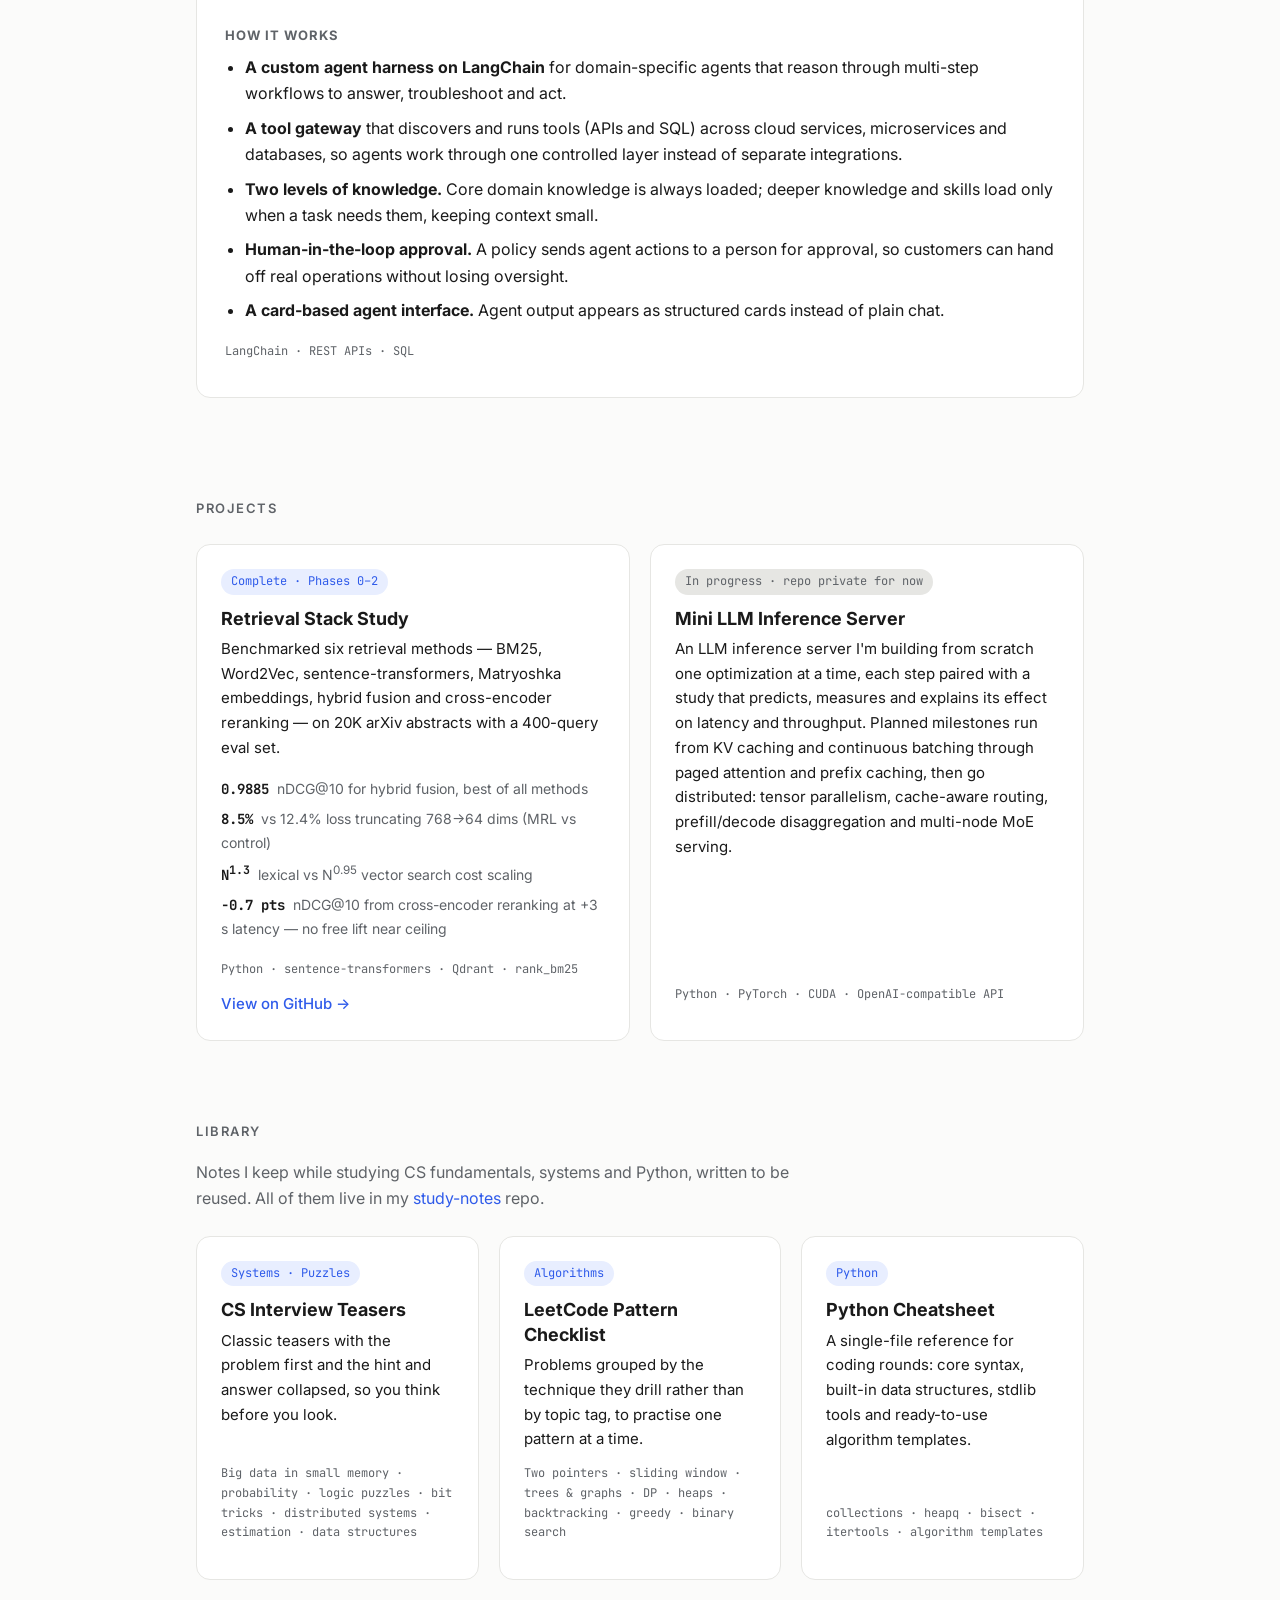
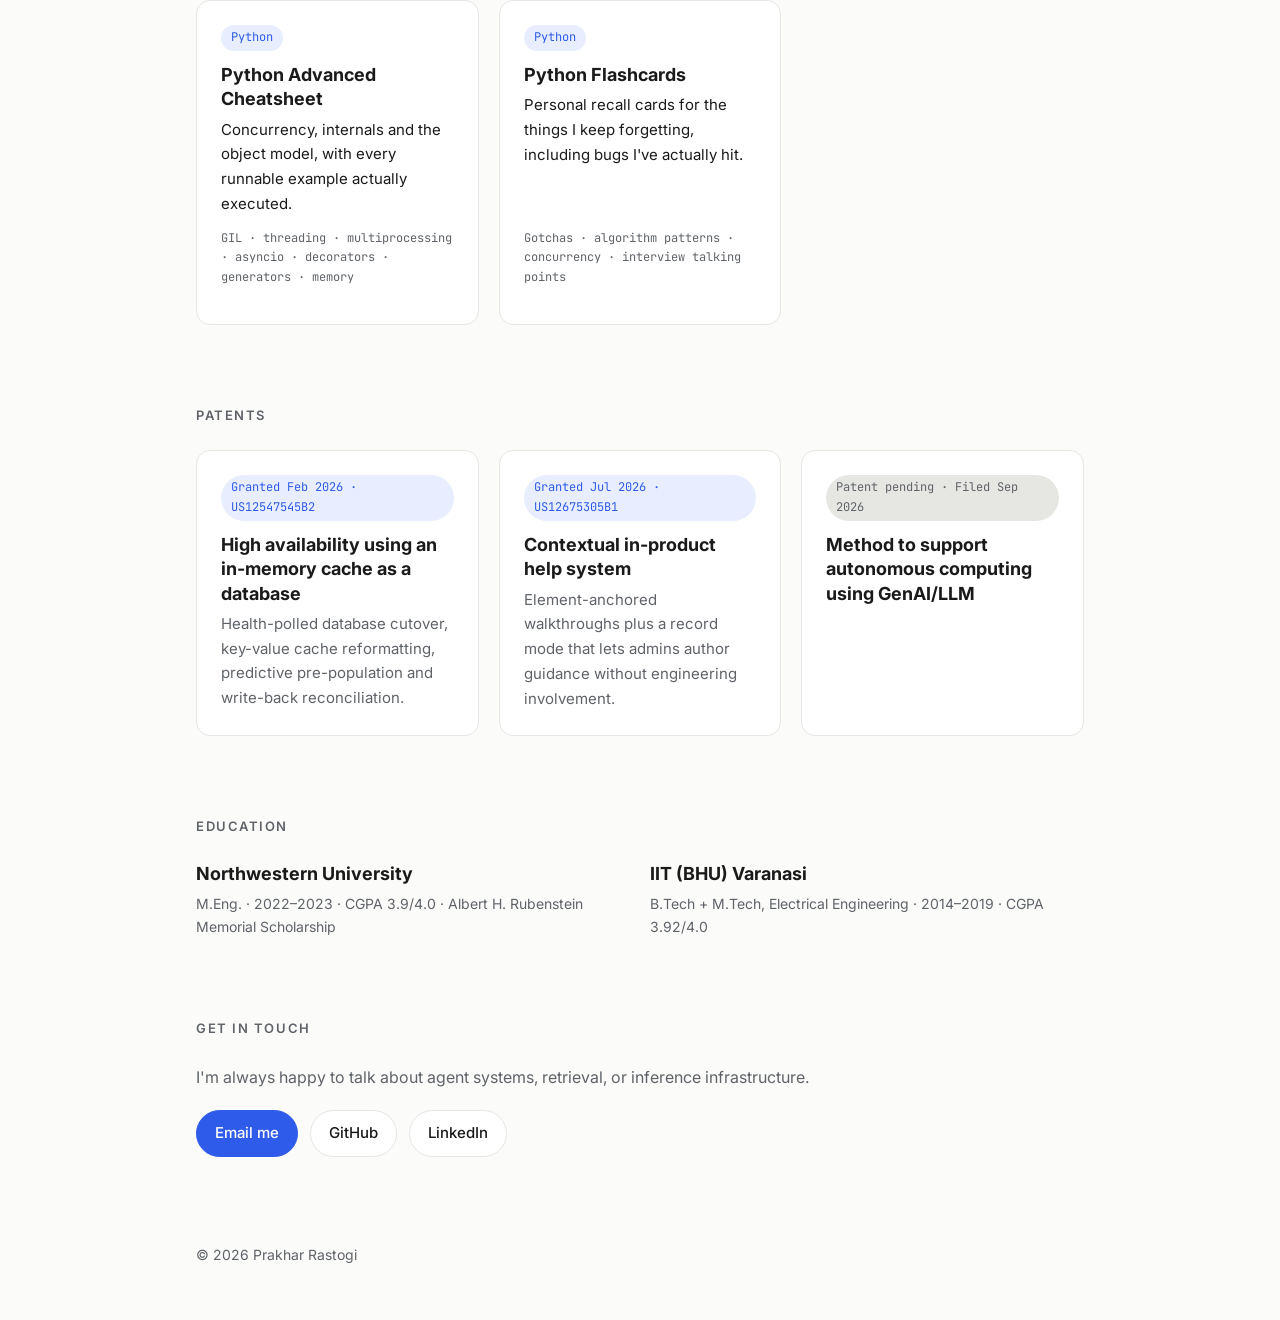
==== commit 562c7ec6: "Add Library section linking study notes" ====
--- a/index.html
+++ b/index.html
@@ -30,6 +30,7 @@
         <a href="#experience">Experience</a>
         <a href="#oracle-work">Oracle work</a>
         <a href="#projects">Projects</a>
+        <a href="#library">Library</a>
         <a href="#patents">Patents</a>
         <a href="#contact">Contact</a>
       </nav>
@@ -210,6 +211,46 @@
       </div>
     </section>
 
+    <section id="library" class="wrap section">
+      <h2>Library</h2>
+      <p class="section-lead">
+        Notes I keep while studying CS fundamentals, systems and Python, written to be reused.
+        All of them live in my <a href="https://github.com/prakhar-iit/study-notes" target="_blank" rel="noopener">study-notes</a> repo.
+      </p>
+      <div class="cards">
+        <a class="card" href="https://github.com/prakhar-iit/study-notes/blob/main/study/cs-interview-teasers.md" target="_blank" rel="noopener">
+          <p class="tag">Systems · Puzzles</p>
+          <h3>CS Interview Teasers</h3>
+          <p>Classic teasers with the problem first and the hint and answer collapsed, so you think before you look.</p>
+          <p class="stack">Big data in small memory · probability · logic puzzles · bit tricks · distributed systems · estimation · data structures</p>
+        </a>
+        <a class="card" href="https://github.com/prakhar-iit/study-notes/blob/main/dsa-leetcode/leetcode_pattern_checklist.md" target="_blank" rel="noopener">
+          <p class="tag">Algorithms</p>
+          <h3>LeetCode Pattern Checklist</h3>
+          <p>Problems grouped by the technique they drill rather than by topic tag, to practise one pattern at a time.</p>
+          <p class="stack">Two pointers · sliding window · trees &amp; graphs · DP · heaps · backtracking · greedy · binary search</p>
+        </a>
+        <a class="card" href="https://github.com/prakhar-iit/study-notes/blob/main/dsa-leetcode/python_cheatsheet.md" target="_blank" rel="noopener">
+          <p class="tag">Python</p>
+          <h3>Python Cheatsheet</h3>
+          <p>A single-file reference for coding rounds: core syntax, built-in data structures, stdlib tools and ready-to-use algorithm templates.</p>
+          <p class="stack">collections · heapq · bisect · itertools · algorithm templates</p>
+        </a>
+        <a class="card" href="https://github.com/prakhar-iit/study-notes/blob/main/dsa-leetcode/python_advanced_cheatsheet.md" target="_blank" rel="noopener">
+          <p class="tag">Python</p>
+          <h3>Python Advanced Cheatsheet</h3>
+          <p>Concurrency, internals and the object model, with every runnable example actually executed.</p>
+          <p class="stack">GIL · threading · multiprocessing · asyncio · decorators · generators · memory</p>
+        </a>
+        <a class="card" href="https://github.com/prakhar-iit/study-notes/blob/main/dsa-leetcode/python_flashcards.md" target="_blank" rel="noopener">
+          <p class="tag">Python</p>
+          <h3>Python Flashcards</h3>
+          <p>Personal recall cards for the things I keep forgetting, including bugs I've actually hit.</p>
+          <p class="stack">Gotchas · algorithm patterns · concurrency · interview talking points</p>
+        </a>
+      </div>
+    </section>
+
     <section id="patents" class="wrap section">
       <h2>Patents</h2>
       <div class="cards">
--- a/styles.css
+++ b/styles.css
@@ -138,6 +138,8 @@
 
 .patent p:last-child { color: var(--muted); margin-bottom: 0; }
 
+.section-lead { color: var(--muted); margin: -8px 0 24px; max-width: 640px; }
+
 .edu { display: grid; grid-template-columns: 1fr 1fr; gap: 20px; }
 
 .contact p { color: var(--muted); margin: 0 0 20px; }
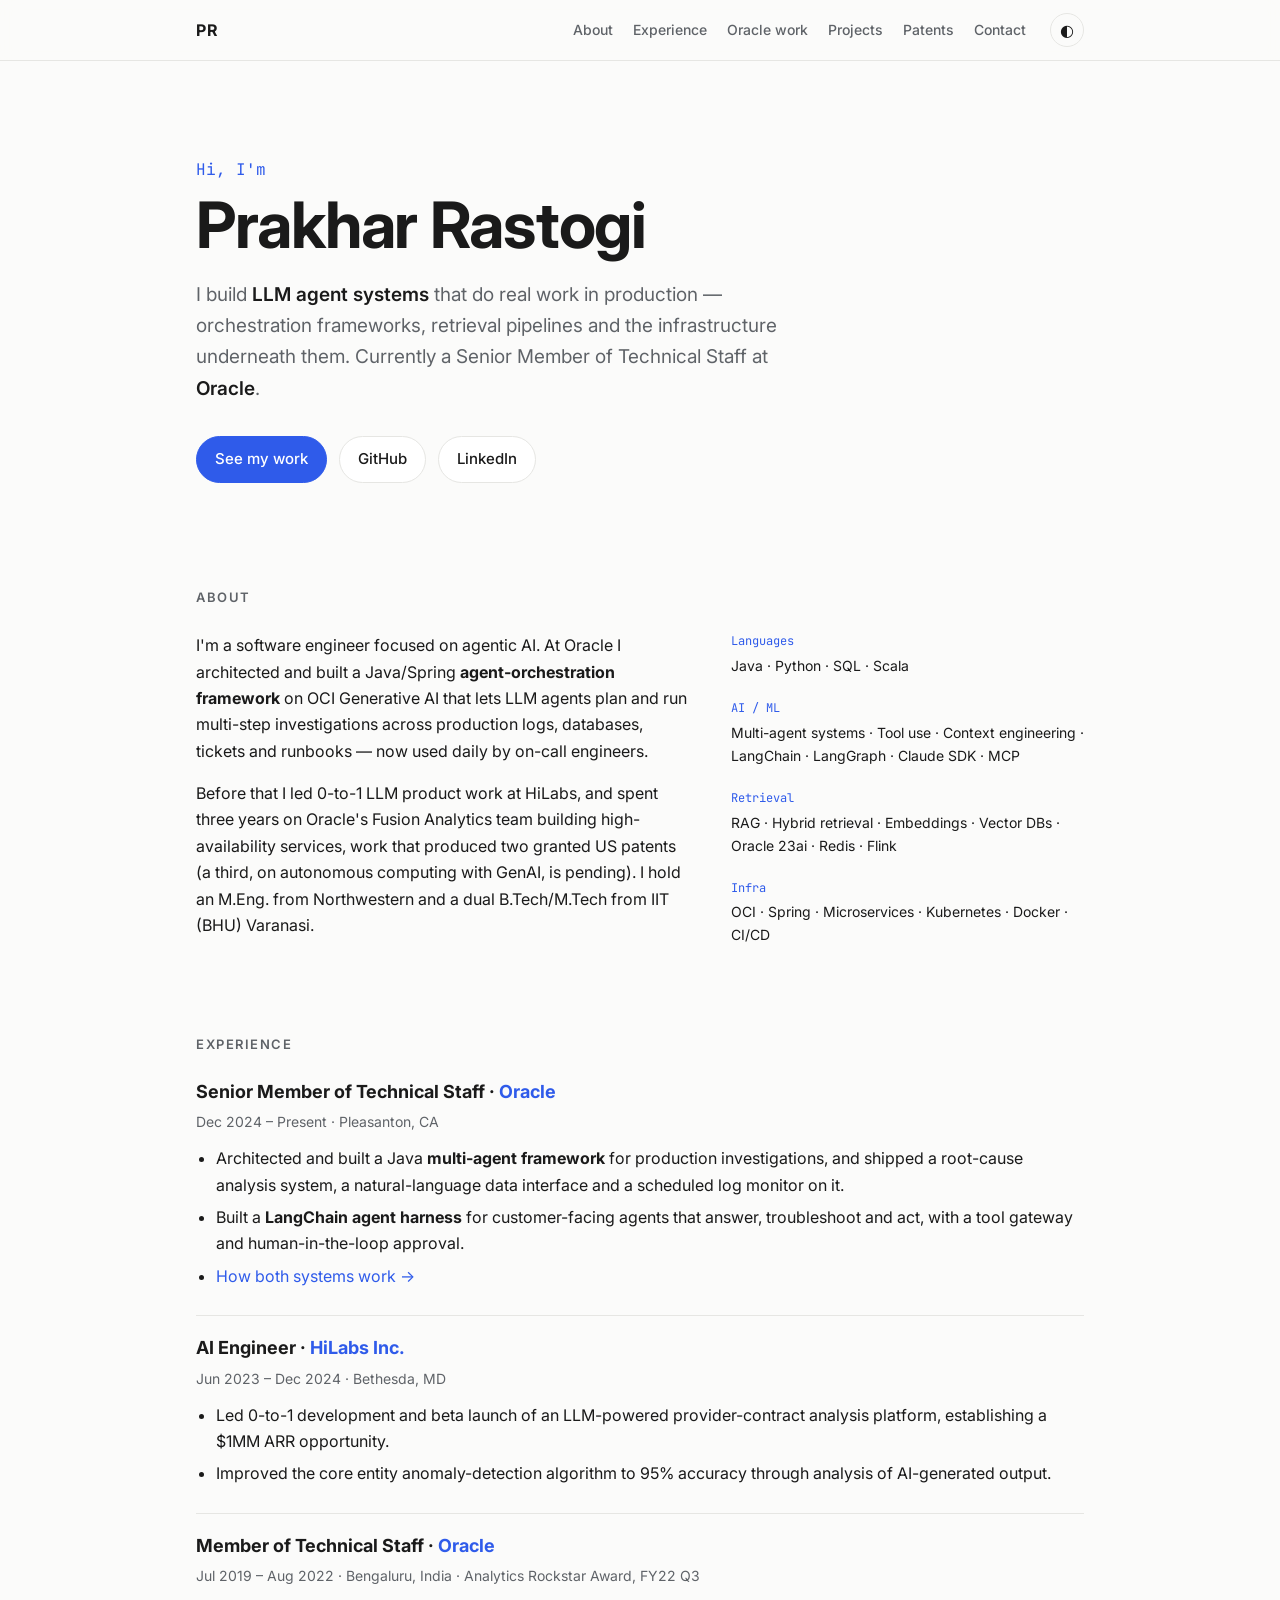
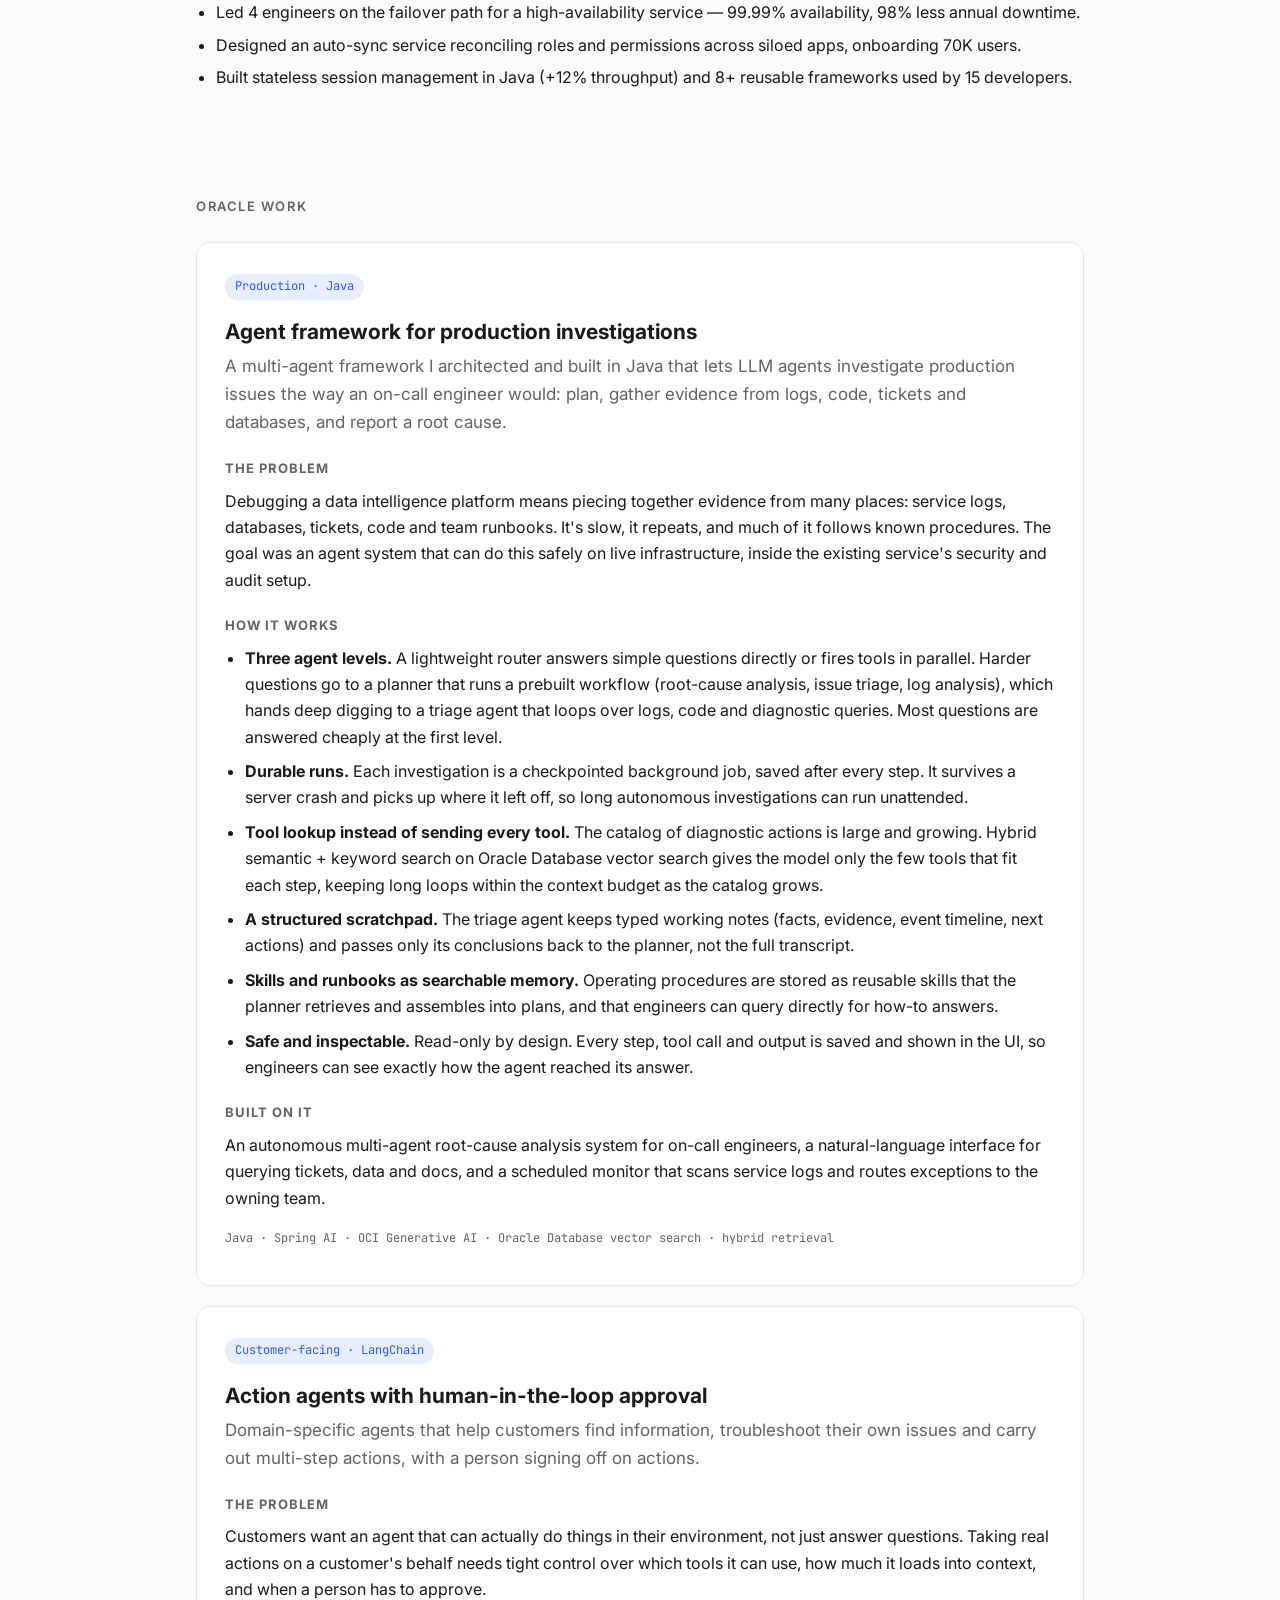
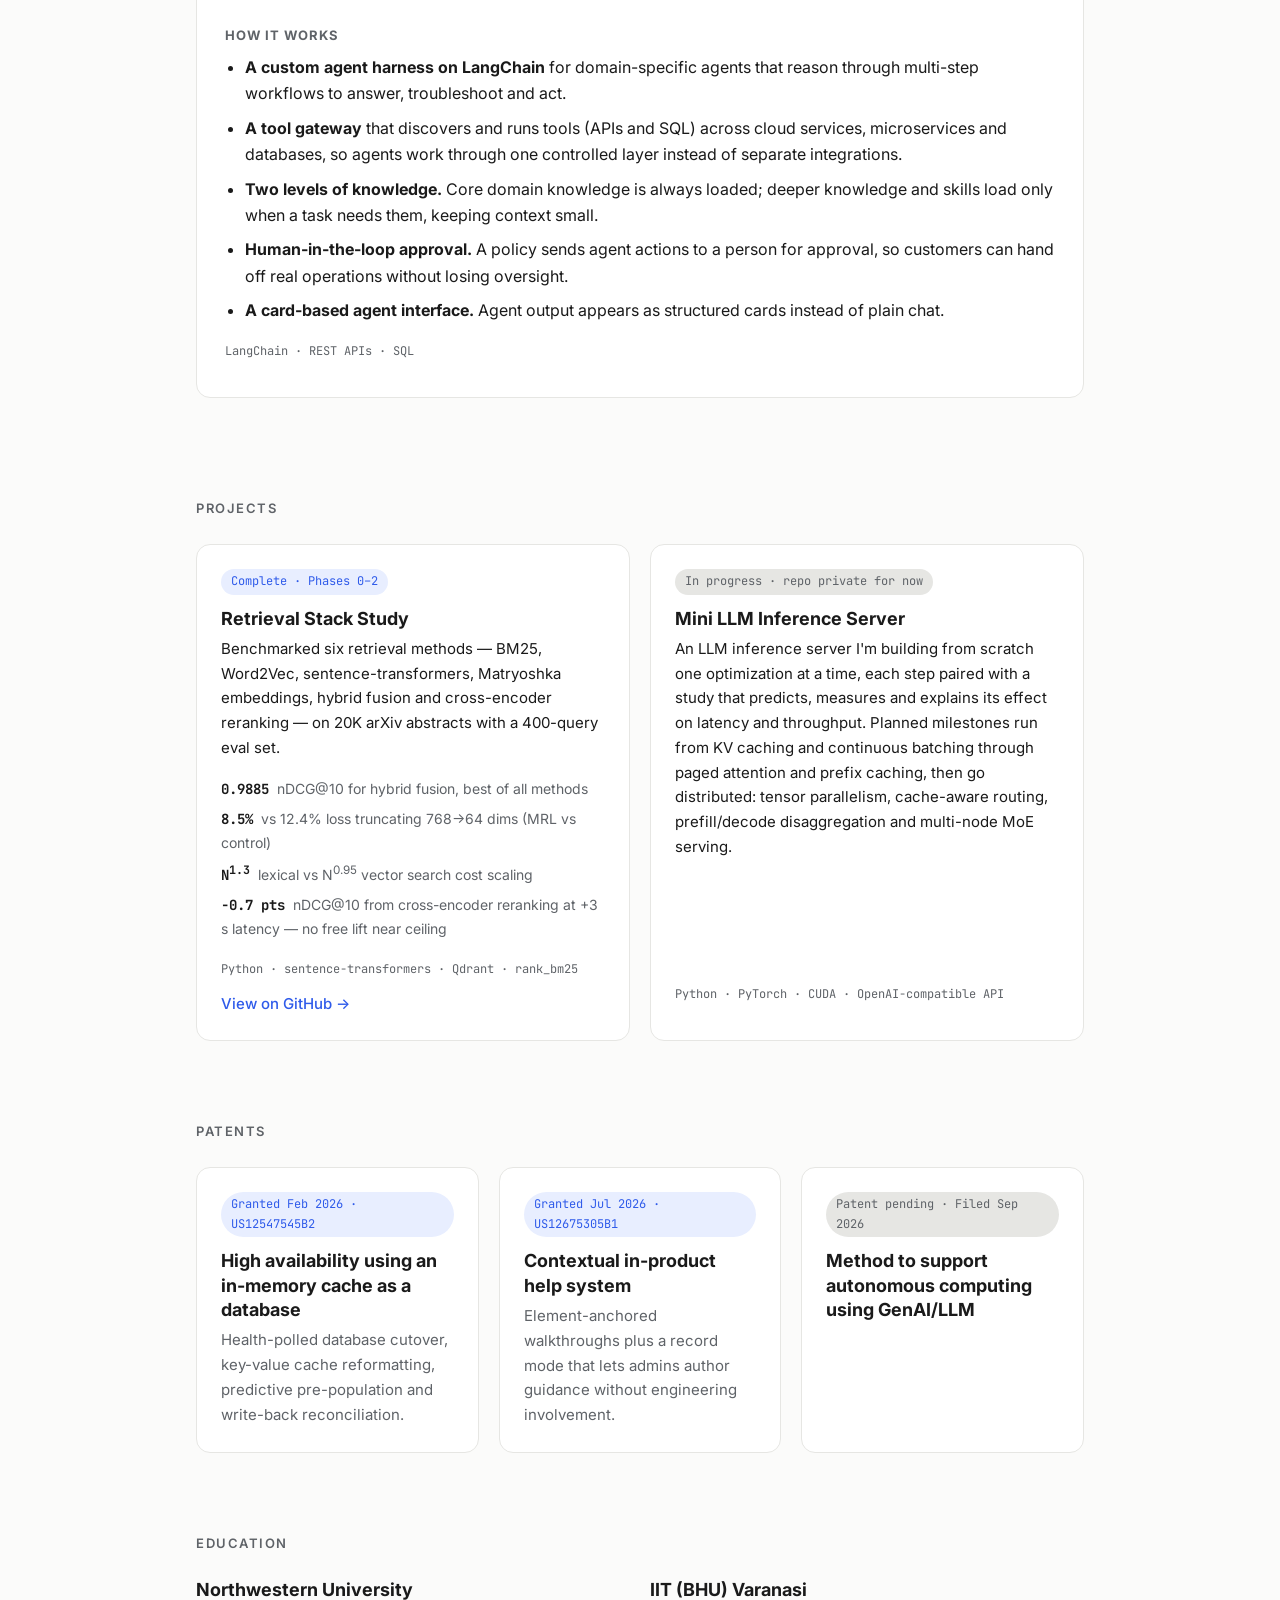
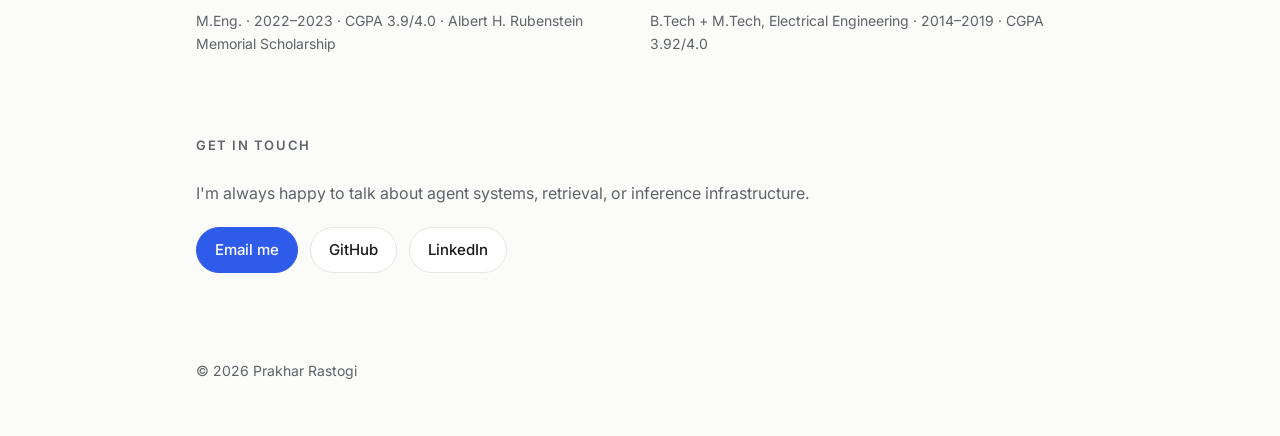
==== commit a1a0e87f: "Move Library to its own site" ====
--- a/index.html
+++ b/index.html
@@ -30,7 +30,6 @@
         <a href="#experience">Experience</a>
         <a href="#oracle-work">Oracle work</a>
         <a href="#projects">Projects</a>
-        <a href="#library">Library</a>
         <a href="#patents">Patents</a>
         <a href="#contact">Contact</a>
       </nav>
@@ -208,46 +207,6 @@
           </p>
           <p class="stack">Python · PyTorch · CUDA · OpenAI-compatible API</p>
         </article>
-      </div>
-    </section>
-
-    <section id="library" class="wrap section">
-      <h2>Library</h2>
-      <p class="section-lead">
-        Notes I keep while studying CS fundamentals, systems and Python, written to be reused.
-        All of them live in my <a href="https://github.com/prakhar-iit/study-notes" target="_blank" rel="noopener">study-notes</a> repo.
-      </p>
-      <div class="cards">
-        <a class="card" href="https://github.com/prakhar-iit/study-notes/blob/main/study/cs-interview-teasers.md" target="_blank" rel="noopener">
-          <p class="tag">Systems · Puzzles</p>
-          <h3>CS Interview Teasers</h3>
-          <p>Classic teasers with the problem first and the hint and answer collapsed, so you think before you look.</p>
-          <p class="stack">Big data in small memory · probability · logic puzzles · bit tricks · distributed systems · estimation · data structures</p>
-        </a>
-        <a class="card" href="https://github.com/prakhar-iit/study-notes/blob/main/dsa-leetcode/leetcode_pattern_checklist.md" target="_blank" rel="noopener">
-          <p class="tag">Algorithms</p>
-          <h3>LeetCode Pattern Checklist</h3>
-          <p>Problems grouped by the technique they drill rather than by topic tag, to practise one pattern at a time.</p>
-          <p class="stack">Two pointers · sliding window · trees &amp; graphs · DP · heaps · backtracking · greedy · binary search</p>
-        </a>
-        <a class="card" href="https://github.com/prakhar-iit/study-notes/blob/main/dsa-leetcode/python_cheatsheet.md" target="_blank" rel="noopener">
-          <p class="tag">Python</p>
-          <h3>Python Cheatsheet</h3>
-          <p>A single-file reference for coding rounds: core syntax, built-in data structures, stdlib tools and ready-to-use algorithm templates.</p>
-          <p class="stack">collections · heapq · bisect · itertools · algorithm templates</p>
-        </a>
-        <a class="card" href="https://github.com/prakhar-iit/study-notes/blob/main/dsa-leetcode/python_advanced_cheatsheet.md" target="_blank" rel="noopener">
-          <p class="tag">Python</p>
-          <h3>Python Advanced Cheatsheet</h3>
-          <p>Concurrency, internals and the object model, with every runnable example actually executed.</p>
-          <p class="stack">GIL · threading · multiprocessing · asyncio · decorators · generators · memory</p>
-        </a>
-        <a class="card" href="https://github.com/prakhar-iit/study-notes/blob/main/dsa-leetcode/python_flashcards.md" target="_blank" rel="noopener">
-          <p class="tag">Python</p>
-          <h3>Python Flashcards</h3>
-          <p>Personal recall cards for the things I keep forgetting, including bugs I've actually hit.</p>
-          <p class="stack">Gotchas · algorithm patterns · concurrency · interview talking points</p>
-        </a>
       </div>
     </section>
 
--- a/styles.css
+++ b/styles.css
@@ -138,8 +138,6 @@
 
 .patent p:last-child { color: var(--muted); margin-bottom: 0; }
 
-.section-lead { color: var(--muted); margin: -8px 0 24px; max-width: 640px; }
-
 .edu { display: grid; grid-template-columns: 1fr 1fr; gap: 20px; }
 
 .contact p { color: var(--muted); margin: 0 0 20px; }
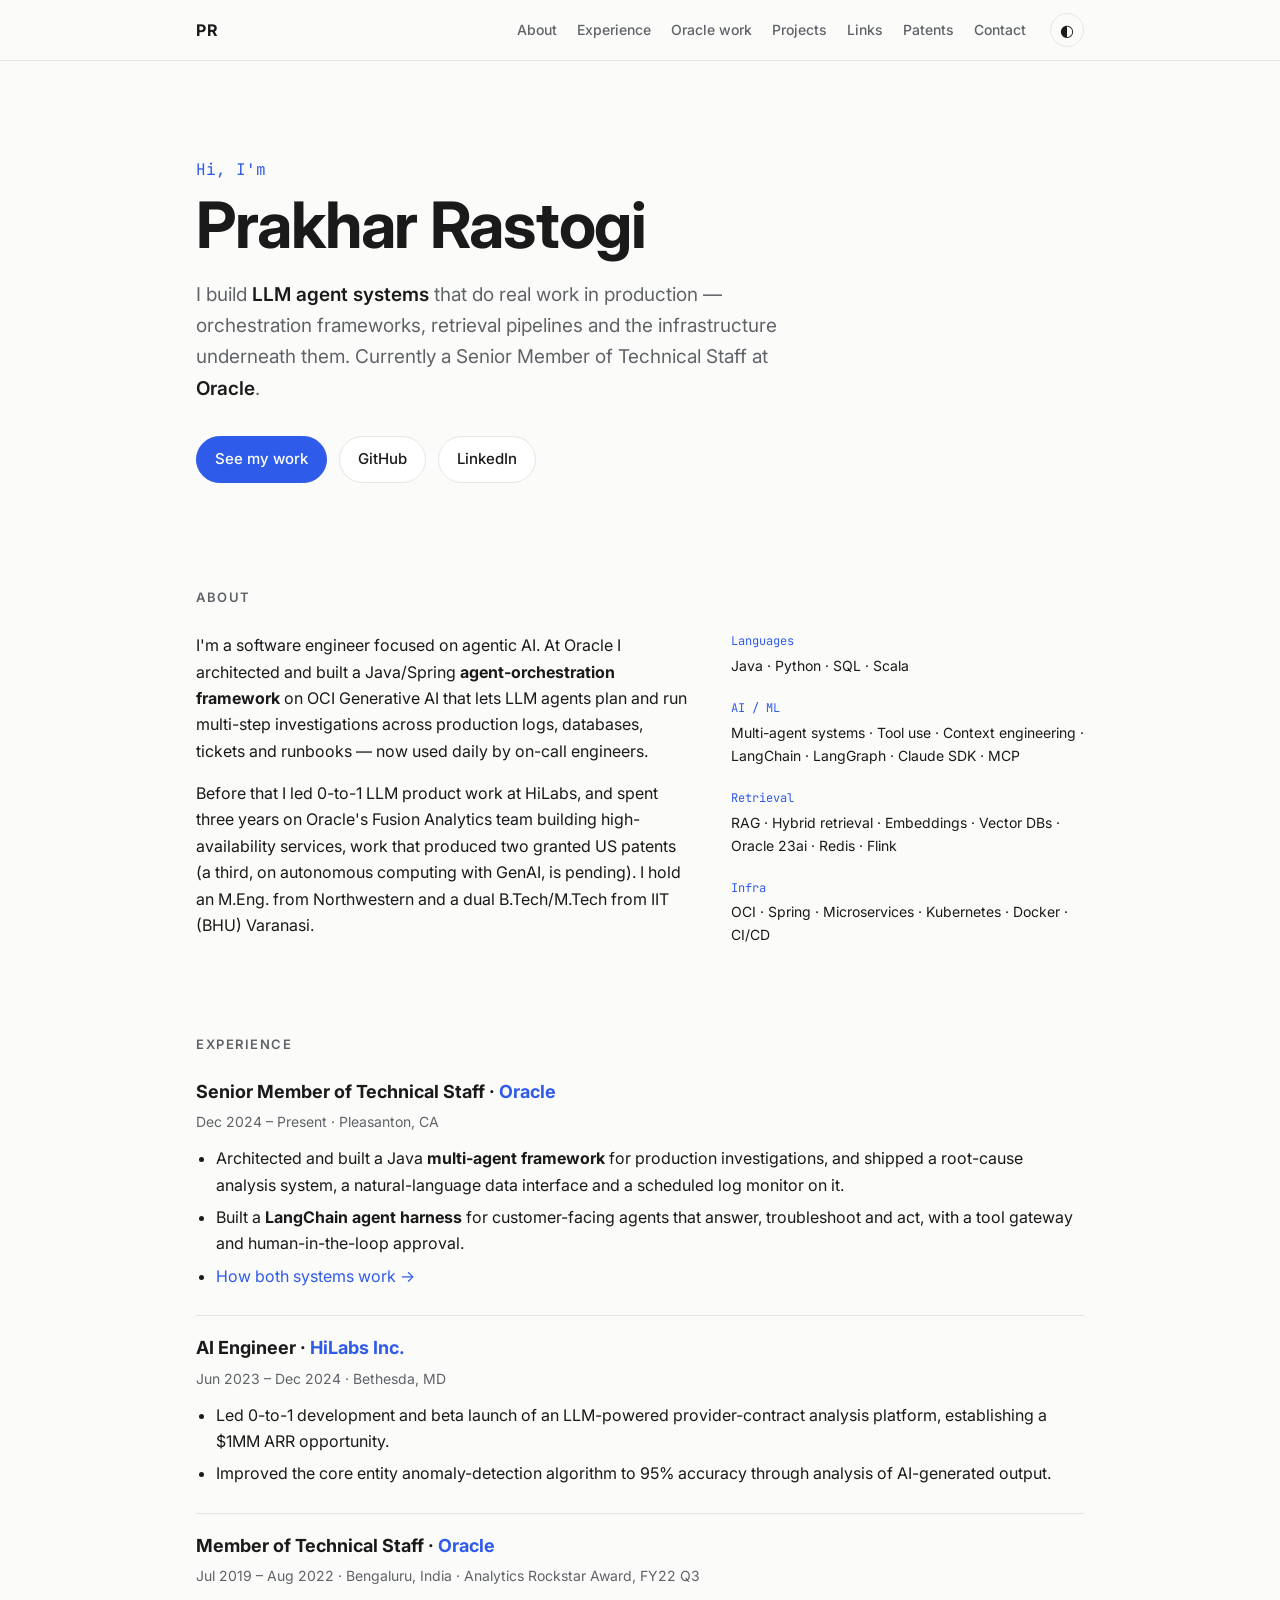
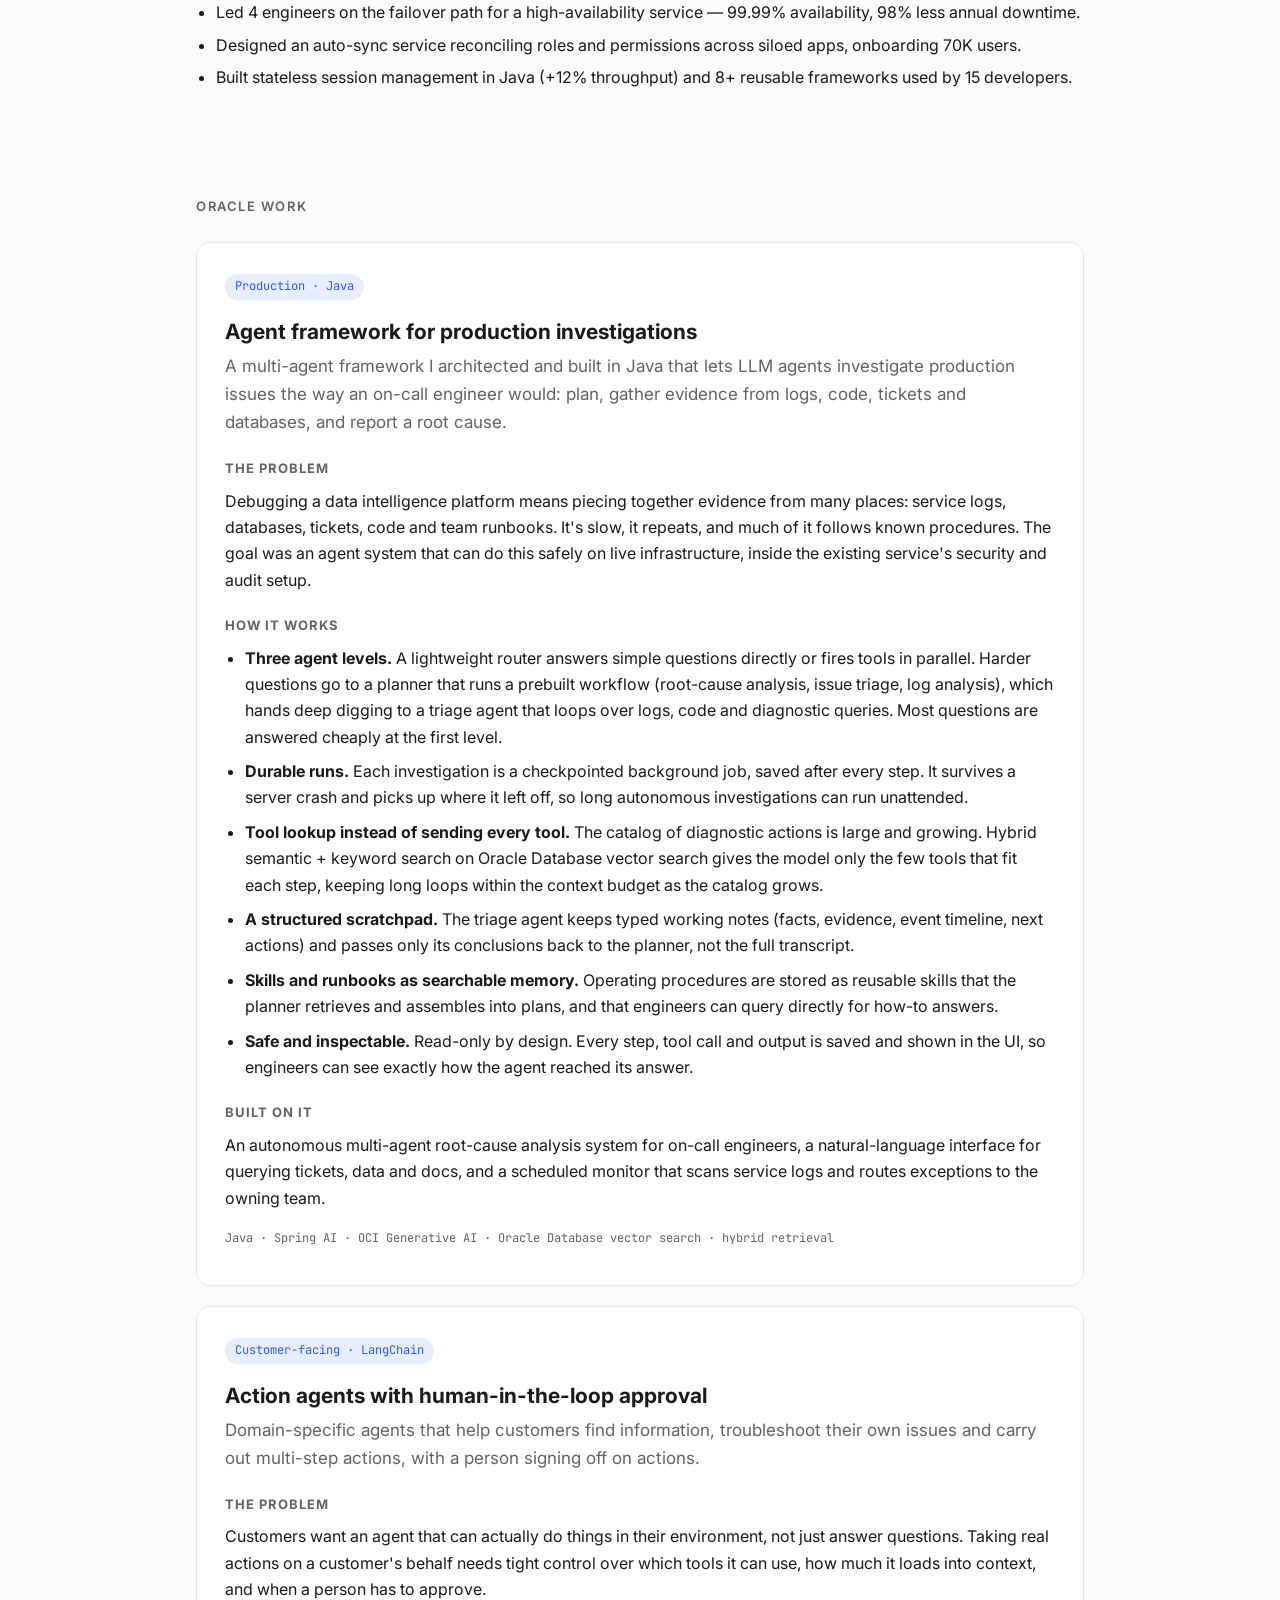
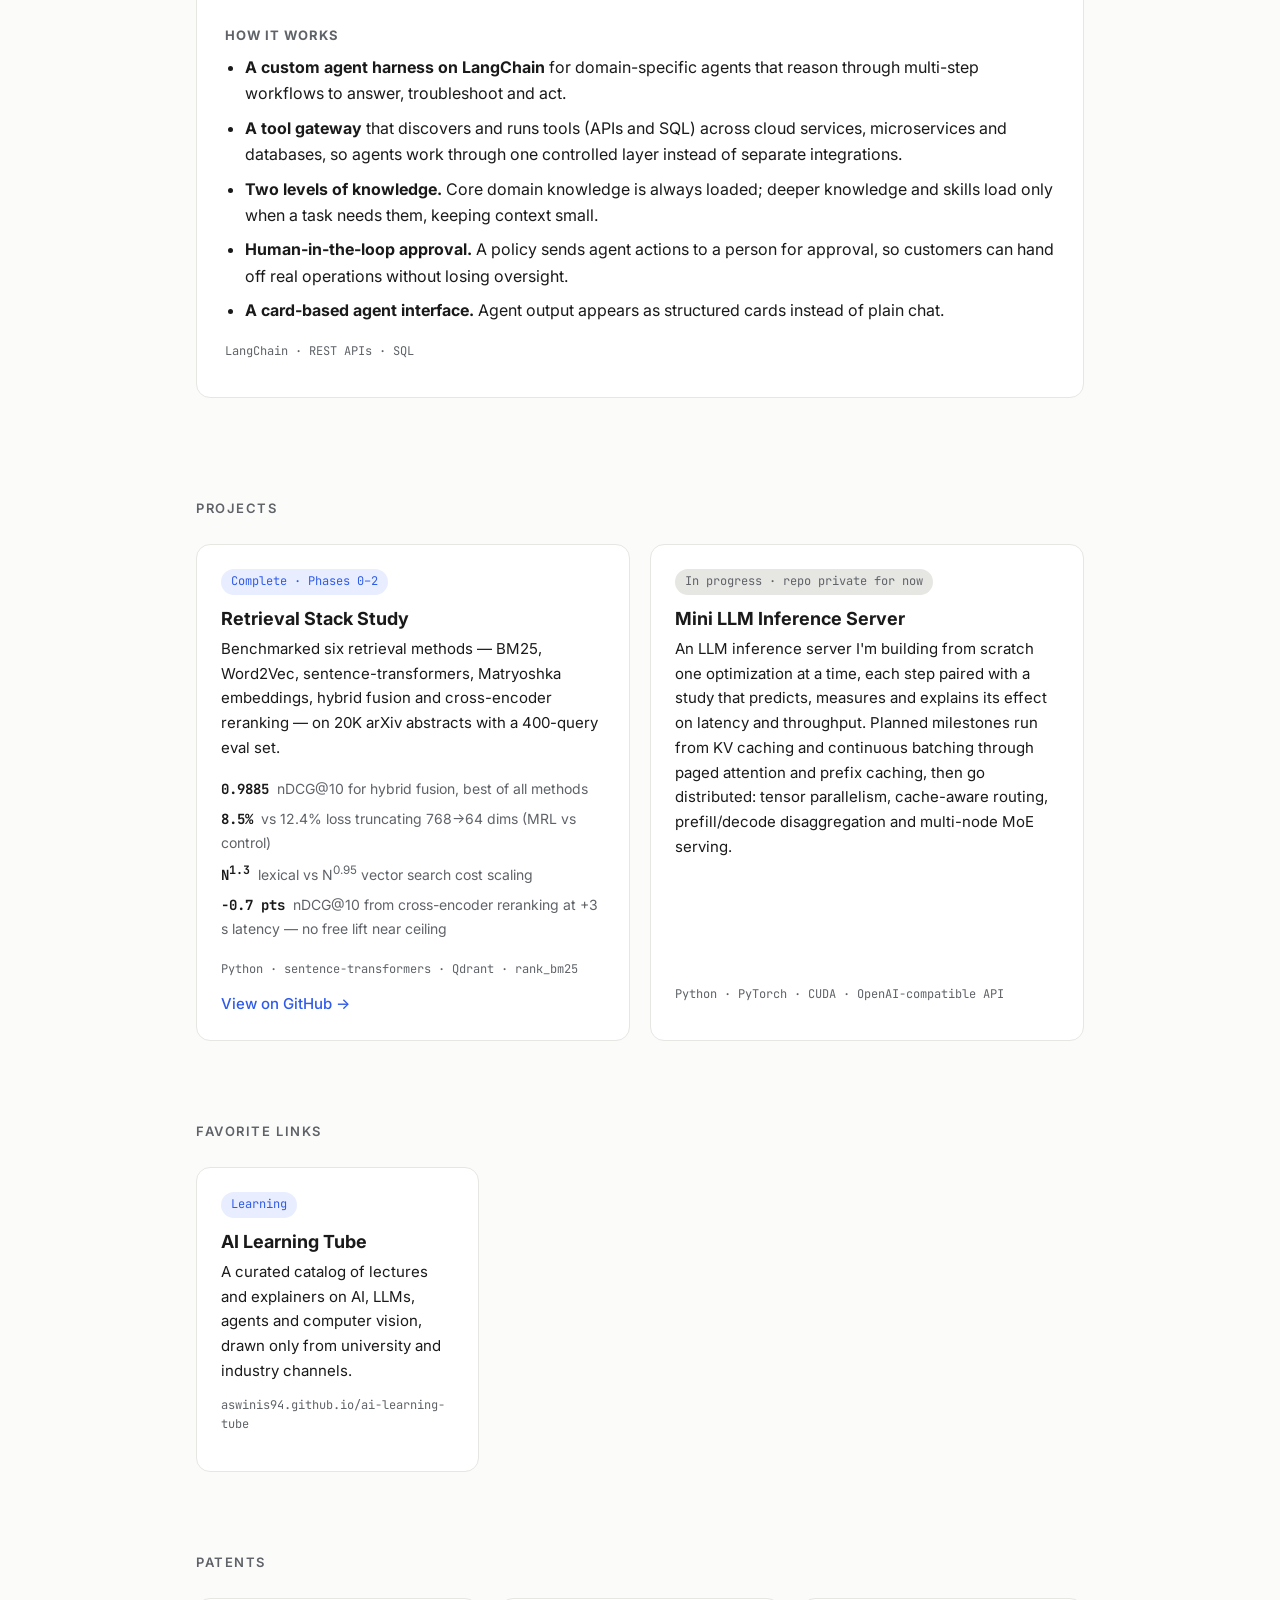
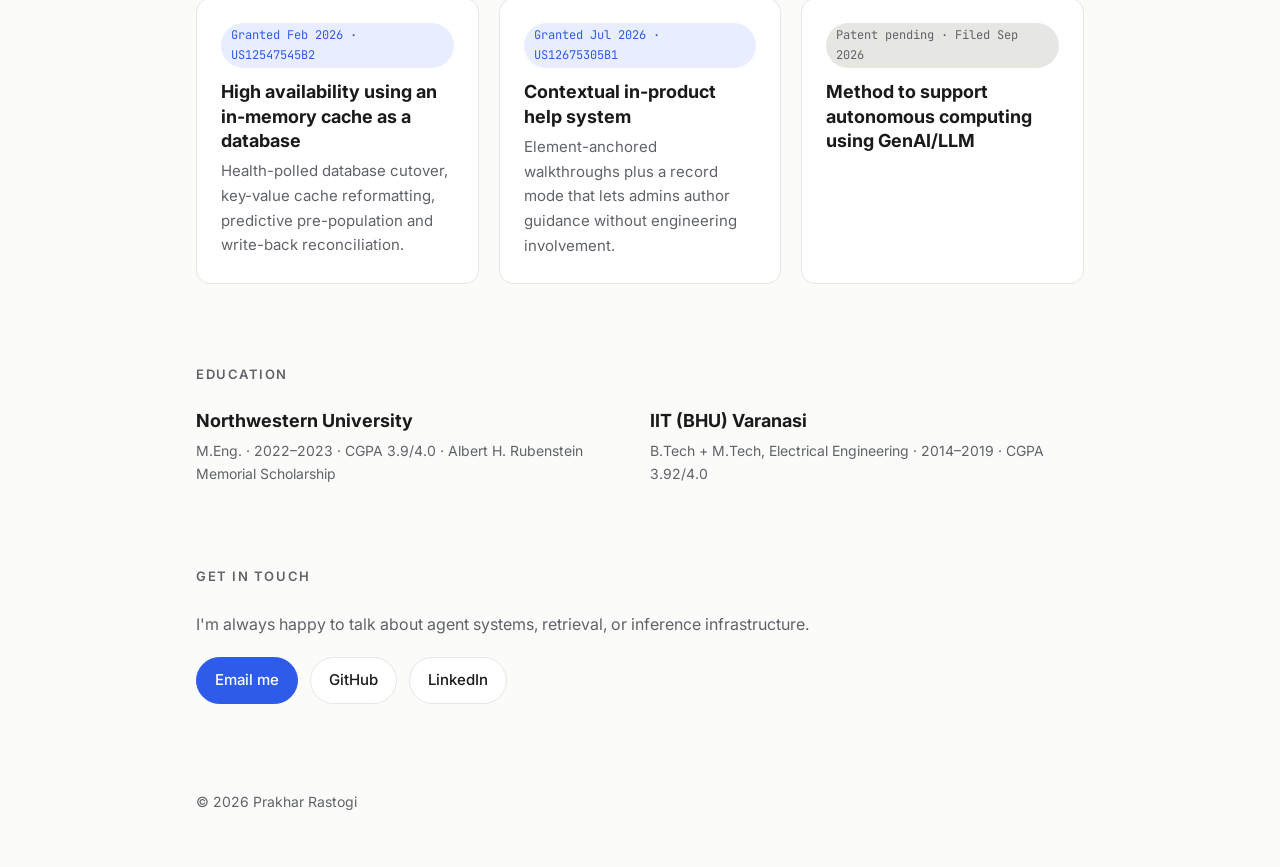
==== commit 4c005d04: "Add Favorite links section" ====
--- a/index.html
+++ b/index.html
@@ -30,6 +30,7 @@
         <a href="#experience">Experience</a>
         <a href="#oracle-work">Oracle work</a>
         <a href="#projects">Projects</a>
+        <a href="#links">Links</a>
         <a href="#patents">Patents</a>
         <a href="#contact">Contact</a>
       </nav>
@@ -207,6 +208,18 @@
           </p>
           <p class="stack">Python · PyTorch · CUDA · OpenAI-compatible API</p>
         </article>
+      </div>
+    </section>
+
+    <section id="links" class="wrap section">
+      <h2>Favorite links</h2>
+      <div class="cards">
+        <a class="card" href="https://aswinis94.github.io/ai-learning-tube/" target="_blank" rel="noopener">
+          <p class="tag">Learning</p>
+          <h3>AI Learning Tube</h3>
+          <p>A curated catalog of lectures and explainers on AI, LLMs, agents and computer vision, drawn only from university and industry channels.</p>
+          <p class="stack">aswinis94.github.io/ai-learning-tube</p>
+        </a>
       </div>
     </section>
 
--- a/styles.css
+++ b/styles.css
@@ -138,6 +138,8 @@
 
 .patent p:last-child { color: var(--muted); margin-bottom: 0; }
 
+#links .cards { grid-template-columns: repeat(auto-fill, minmax(280px, 1fr)); }
+
 .edu { display: grid; grid-template-columns: 1fr 1fr; gap: 20px; }
 
 .contact p { color: var(--muted); margin: 0 0 20px; }
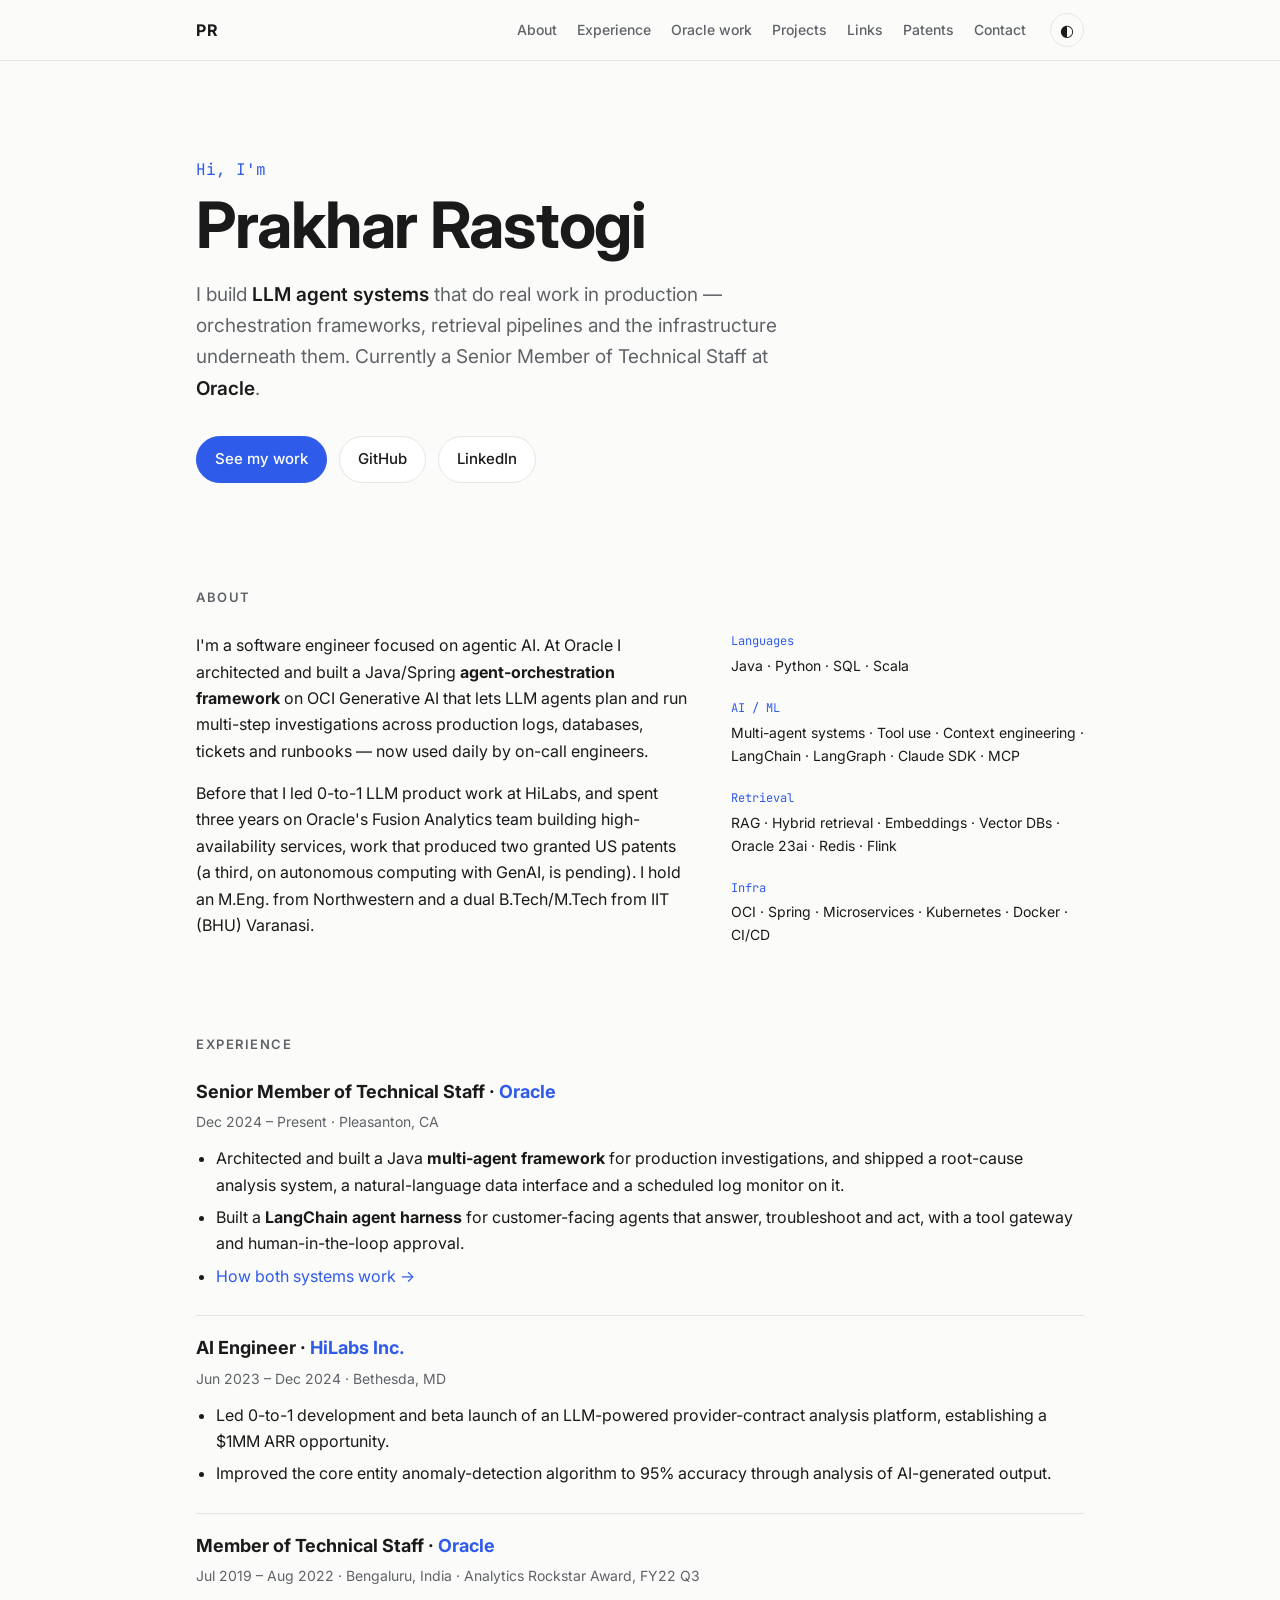
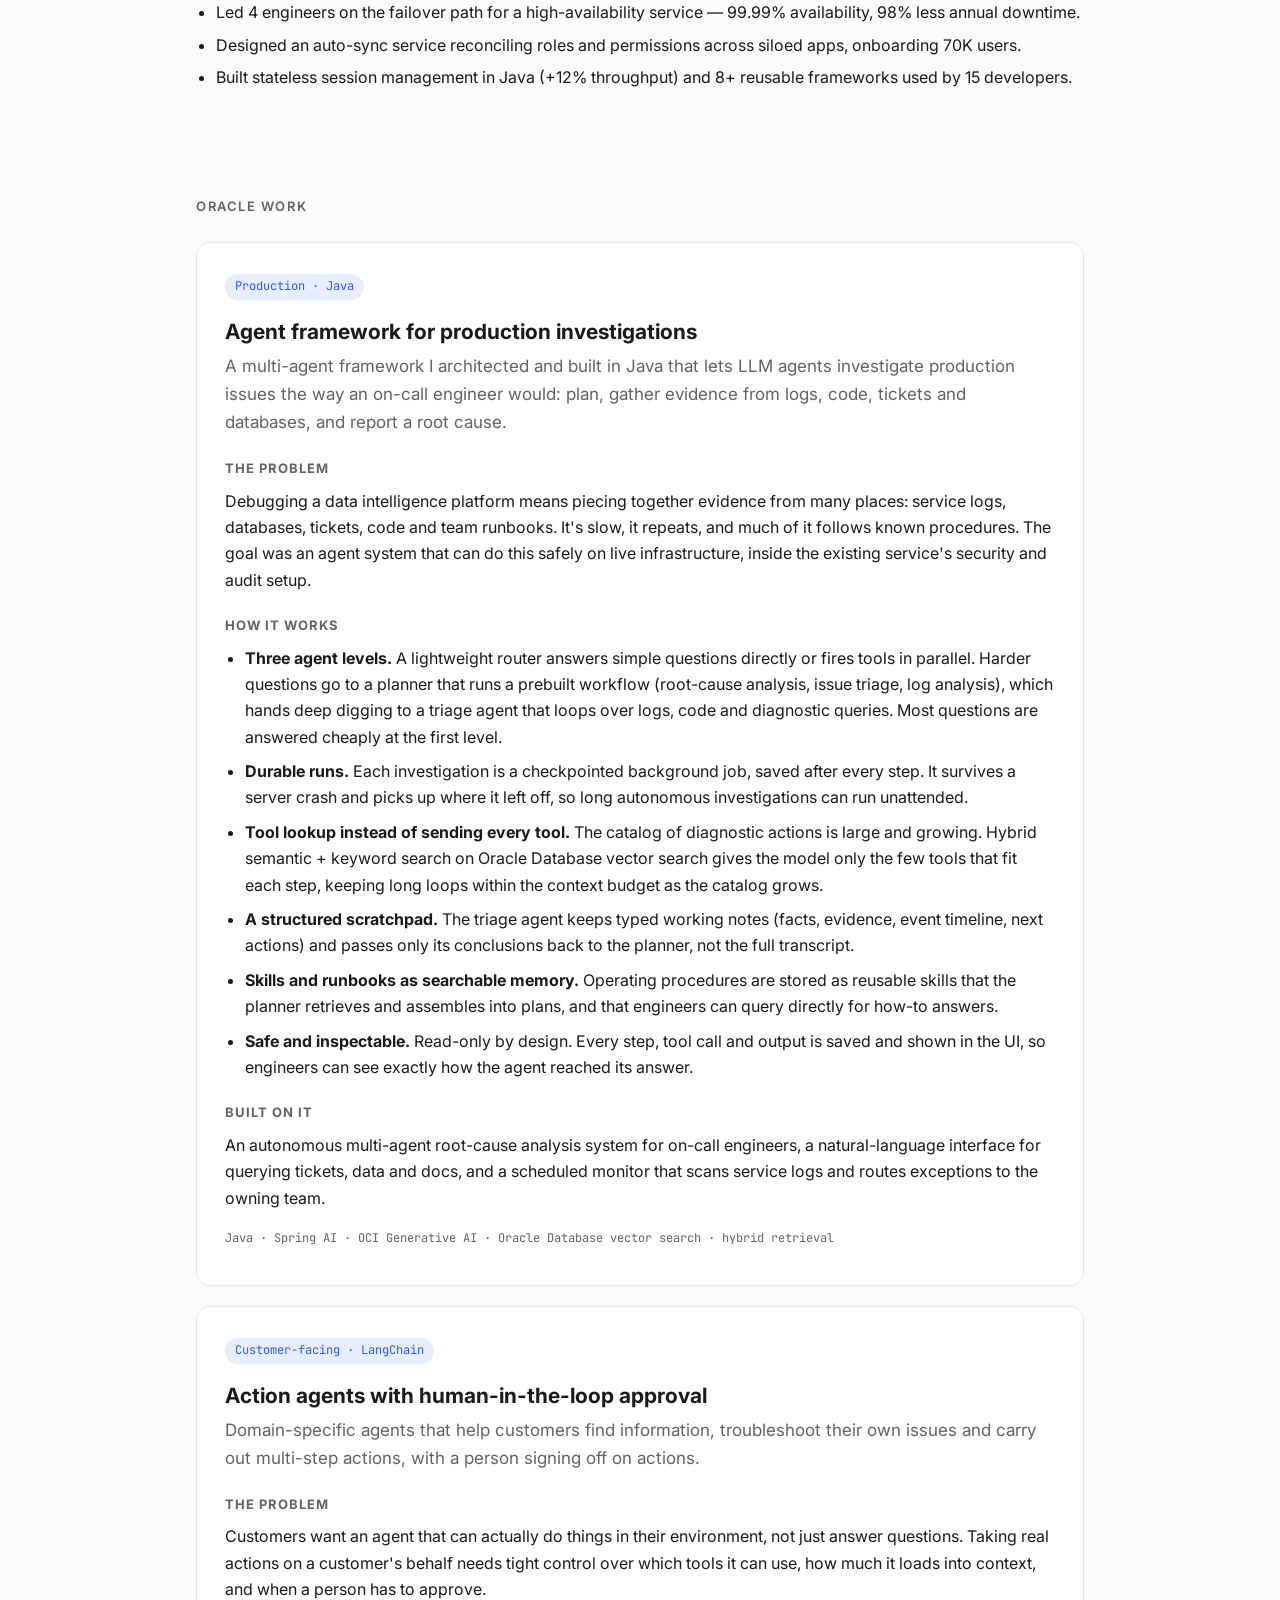
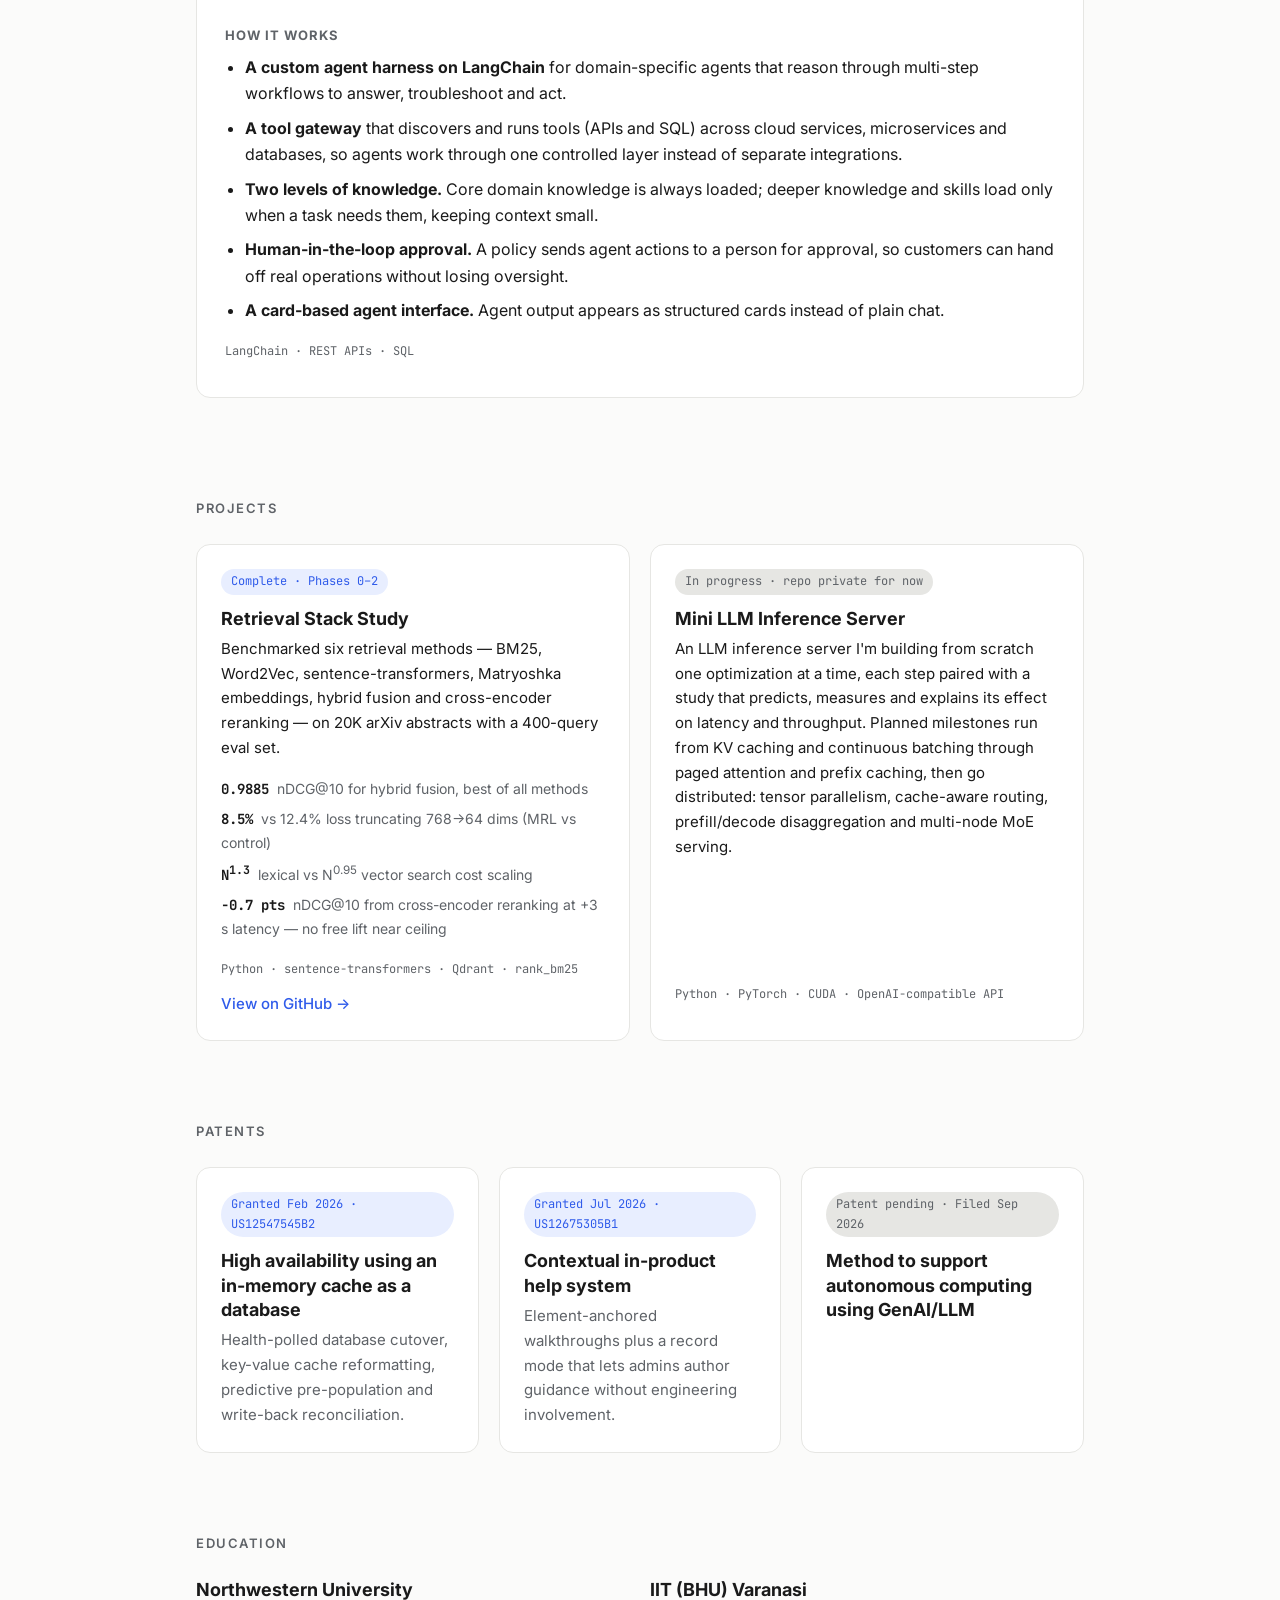
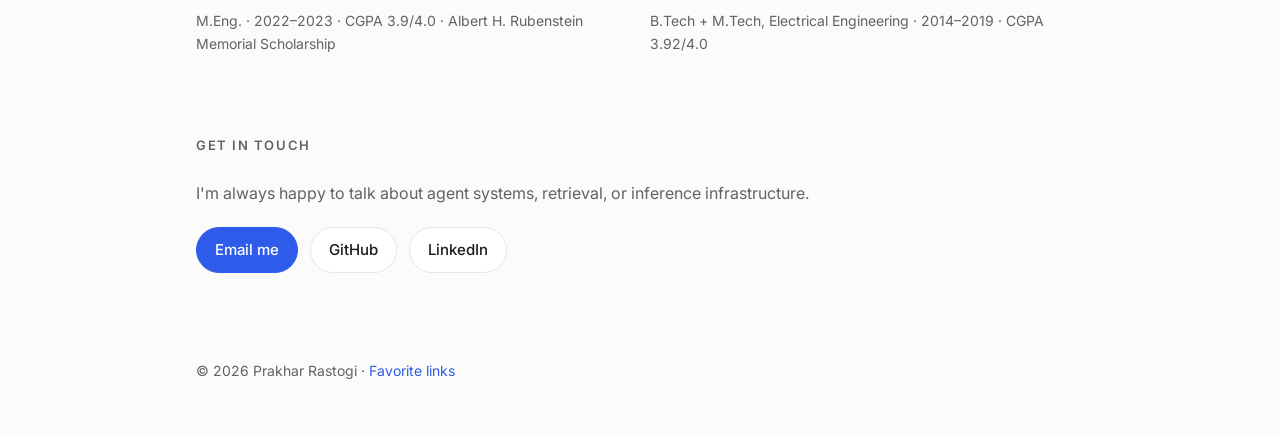
==== commit 48f6272f: "Move Favorite links to its own page and add AI Engineering from Scratch" ====
--- a/index.html
+++ b/index.html
@@ -30,7 +30,7 @@
         <a href="#experience">Experience</a>
         <a href="#oracle-work">Oracle work</a>
         <a href="#projects">Projects</a>
-        <a href="#links">Links</a>
+        <a href="links.html">Links</a>
         <a href="#patents">Patents</a>
         <a href="#contact">Contact</a>
       </nav>
@@ -208,18 +208,6 @@
           </p>
           <p class="stack">Python · PyTorch · CUDA · OpenAI-compatible API</p>
         </article>
-      </div>
-    </section>
-
-    <section id="links" class="wrap section">
-      <h2>Favorite links</h2>
-      <div class="cards">
-        <a class="card" href="https://aswinis94.github.io/ai-learning-tube/" target="_blank" rel="noopener">
-          <p class="tag">Learning</p>
-          <h3>AI Learning Tube</h3>
-          <p>A curated catalog of lectures and explainers on AI, LLMs, agents and computer vision, drawn only from university and industry channels.</p>
-          <p class="stack">aswinis94.github.io/ai-learning-tube</p>
-        </a>
       </div>
     </section>
 
@@ -263,7 +251,7 @@
   </main>
 
   <footer class="wrap footer">
-    <p>© <span id="year"></span> Prakhar Rastogi</p>
+    <p>© <span id="year"></span> Prakhar Rastogi · <a href="links.html">Favorite links</a></p>
   </footer>
 
   <script src="script.js"></script>
--- a/styles.css
+++ b/styles.css
@@ -138,6 +138,10 @@
 
 .patent p:last-child { color: var(--muted); margin-bottom: 0; }
 
+.page-hero { padding-bottom: 8px; }
+.page-hero .eyebrow a { color: inherit; }
+.nav nav a[aria-current="page"] { color: var(--text); }
+#links { padding-top: 24px; }
 #links .cards { grid-template-columns: repeat(auto-fill, minmax(280px, 1fr)); }
 
 .edu { display: grid; grid-template-columns: 1fr 1fr; gap: 20px; }
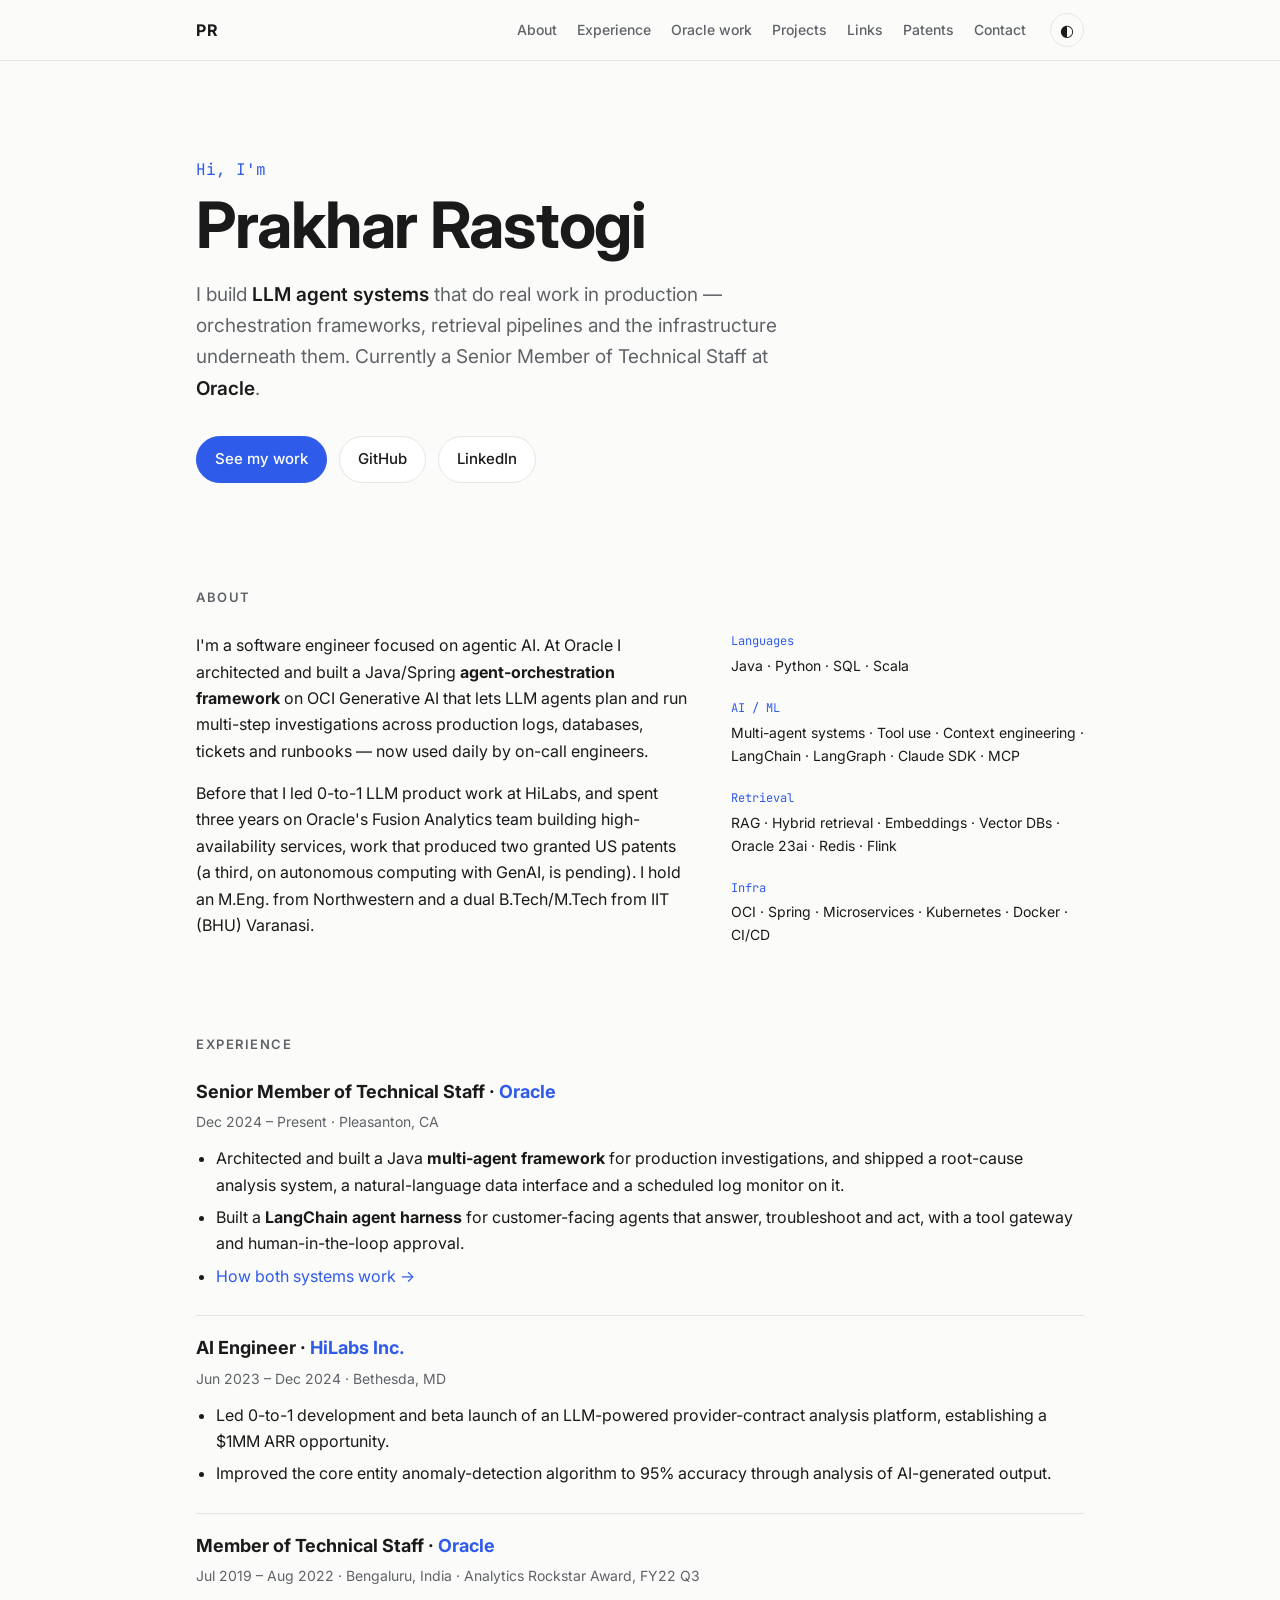
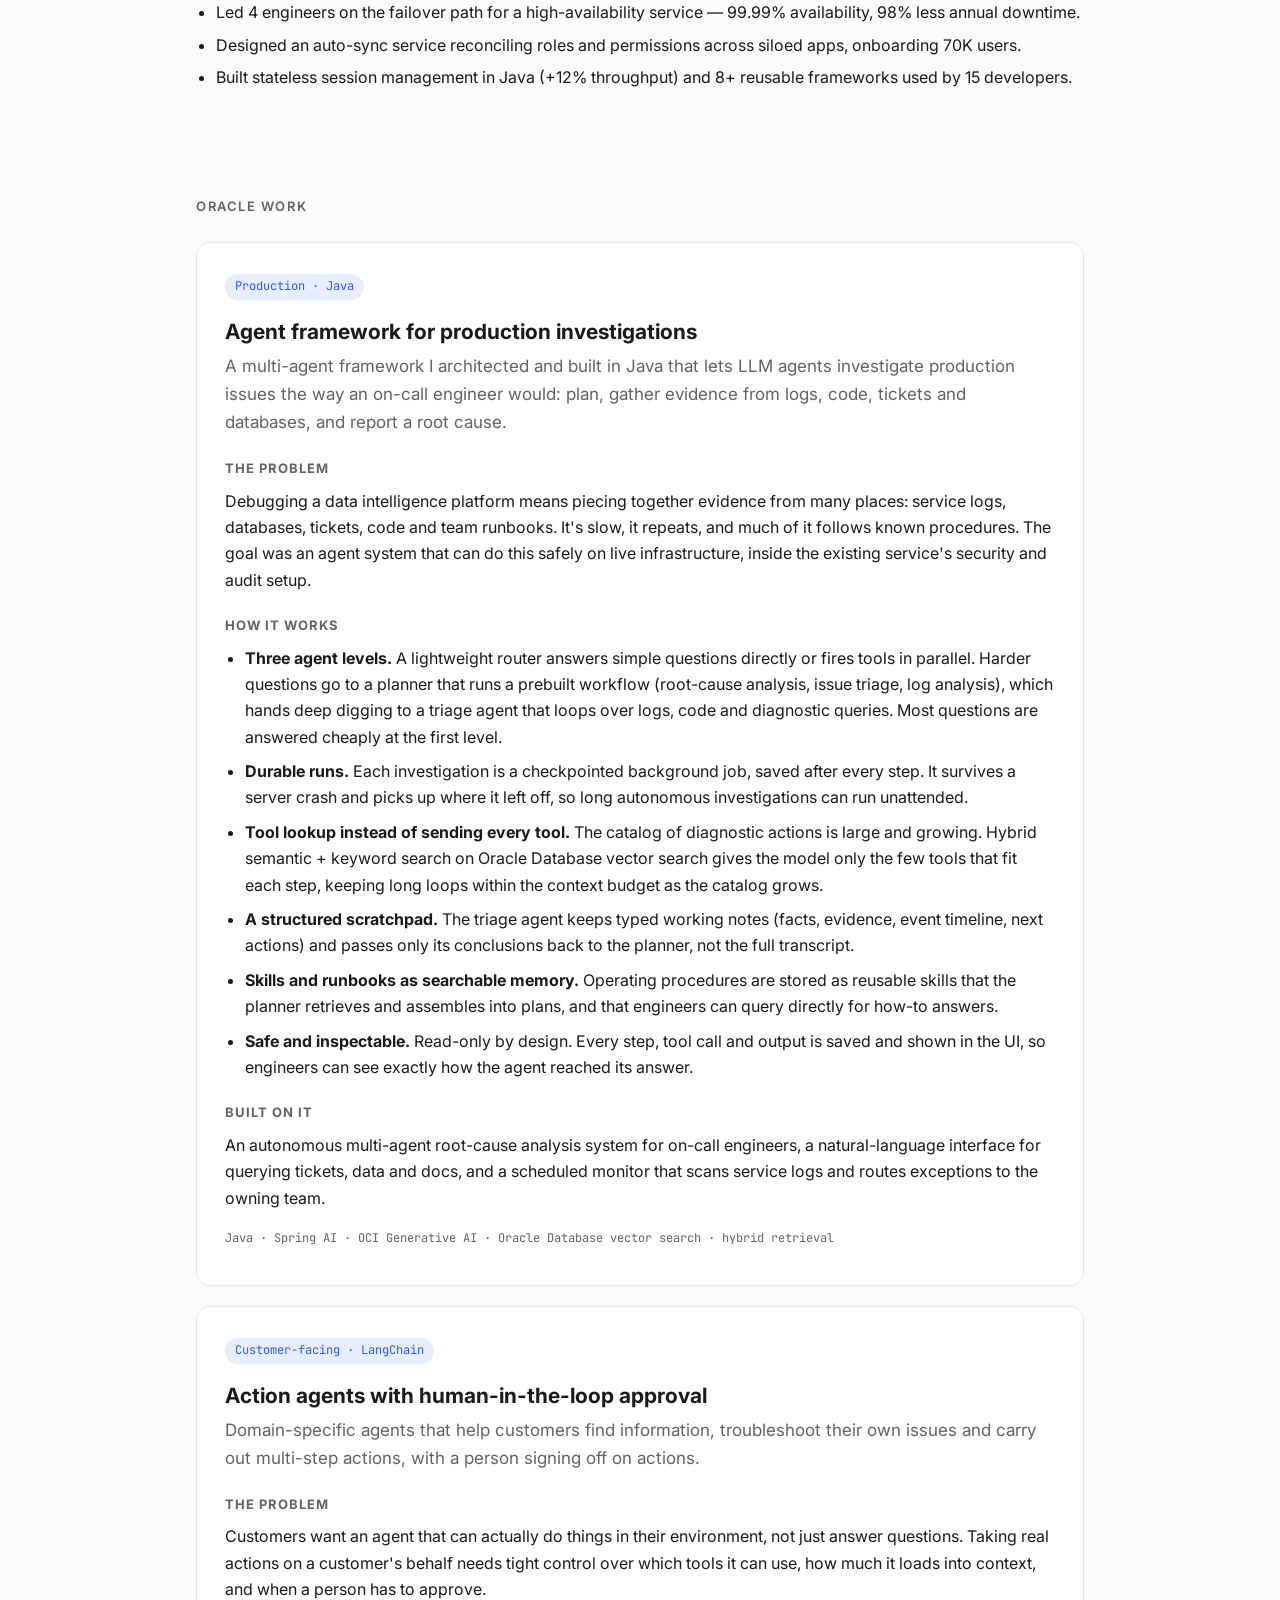
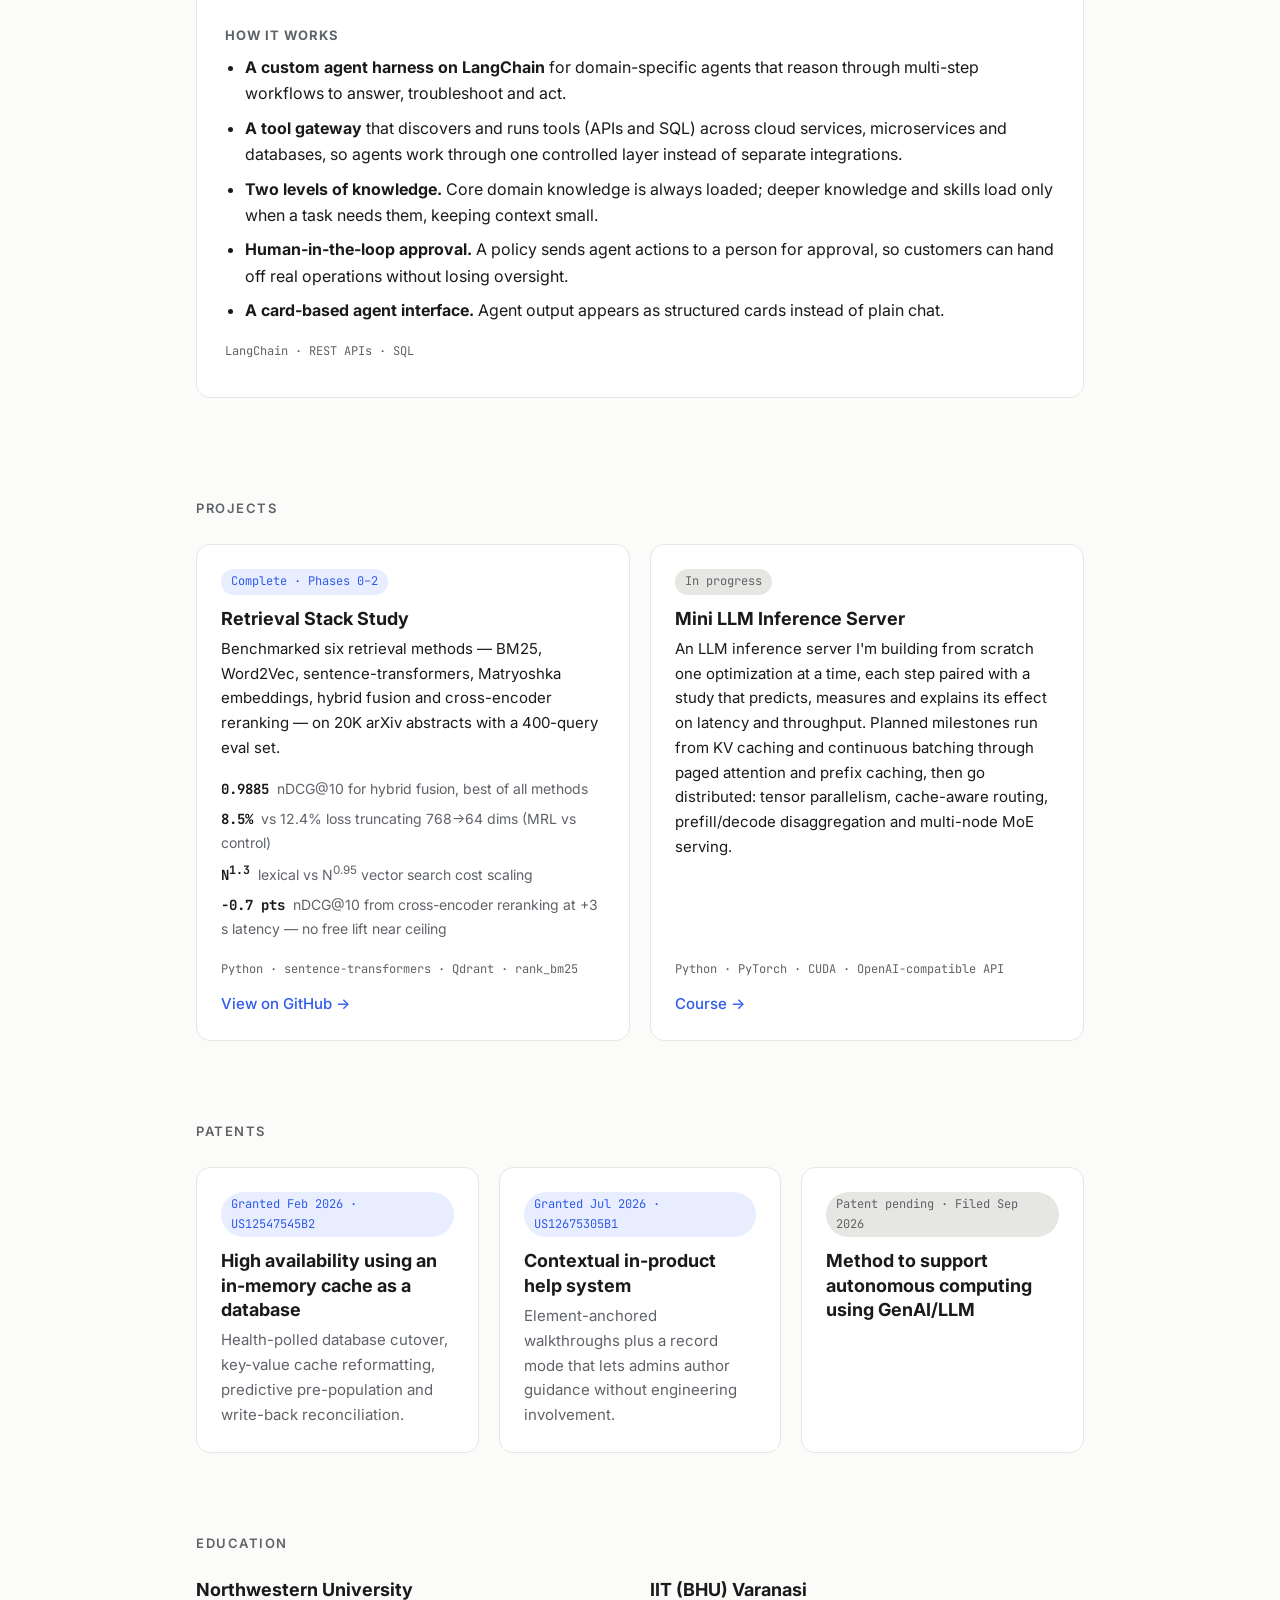
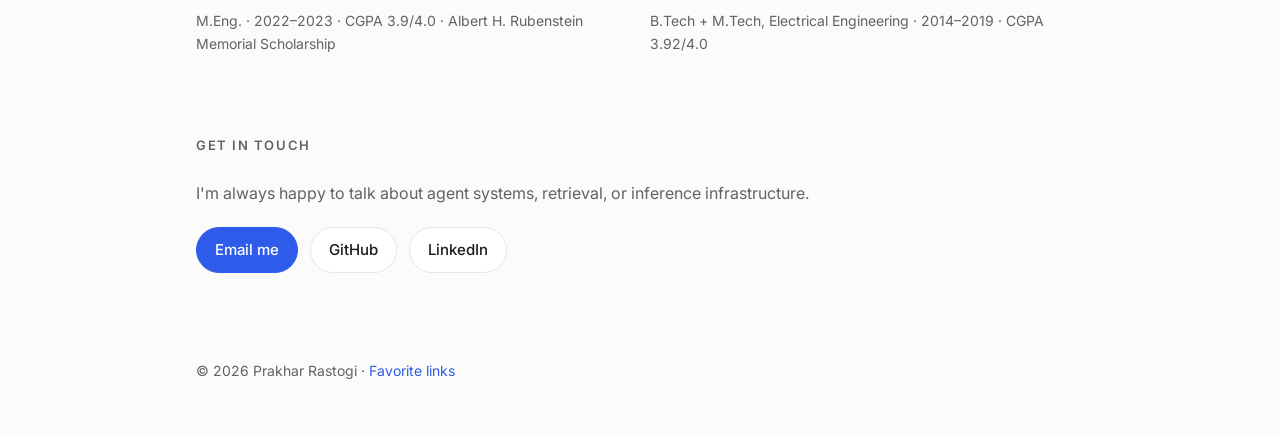
==== commit 7e90e00a: "Link Mini LLM Inference Server course" ====
--- a/index.html
+++ b/index.html
@@ -197,7 +197,7 @@
         </article>
 
         <article class="card">
-          <p class="tag muted">In progress · repo private for now</p>
+          <p class="tag muted">In progress</p>
           <h3>Mini LLM Inference Server</h3>
           <p>
             An LLM inference server I'm building from scratch one optimization at a time, each step
@@ -207,6 +207,7 @@
             and multi-node MoE serving.
           </p>
           <p class="stack">Python · PyTorch · CUDA · OpenAI-compatible API</p>
+          <a class="link" href="https://prakhar-iit.github.io/mini-llm-inference-server/course/" target="_blank" rel="noopener">Course →</a>
         </article>
       </div>
     </section>
--- a/styles.css
+++ b/styles.css
@@ -142,6 +142,14 @@
 .page-hero .eyebrow a { color: inherit; }
 .nav nav a[aria-current="page"] { color: var(--text); }
 #links { padding-top: 24px; }
+.link-card { padding: 0; overflow: hidden; }
+.link-card > :not(.thumb) { margin-left: 20px !important; margin-right: 20px !important; }
+.link-card .tag { margin-top: 16px !important; }
+.link-card .stack { margin-bottom: 20px !important; }
+.thumb {
+  display: block; width: 100%; height: auto; aspect-ratio: 16 / 10; object-fit: cover; object-position: top;
+  border-bottom: 1px solid var(--border); background: var(--border);
+}
 #links .cards { grid-template-columns: repeat(auto-fill, minmax(280px, 1fr)); }
 
 .edu { display: grid; grid-template-columns: 1fr 1fr; gap: 20px; }
